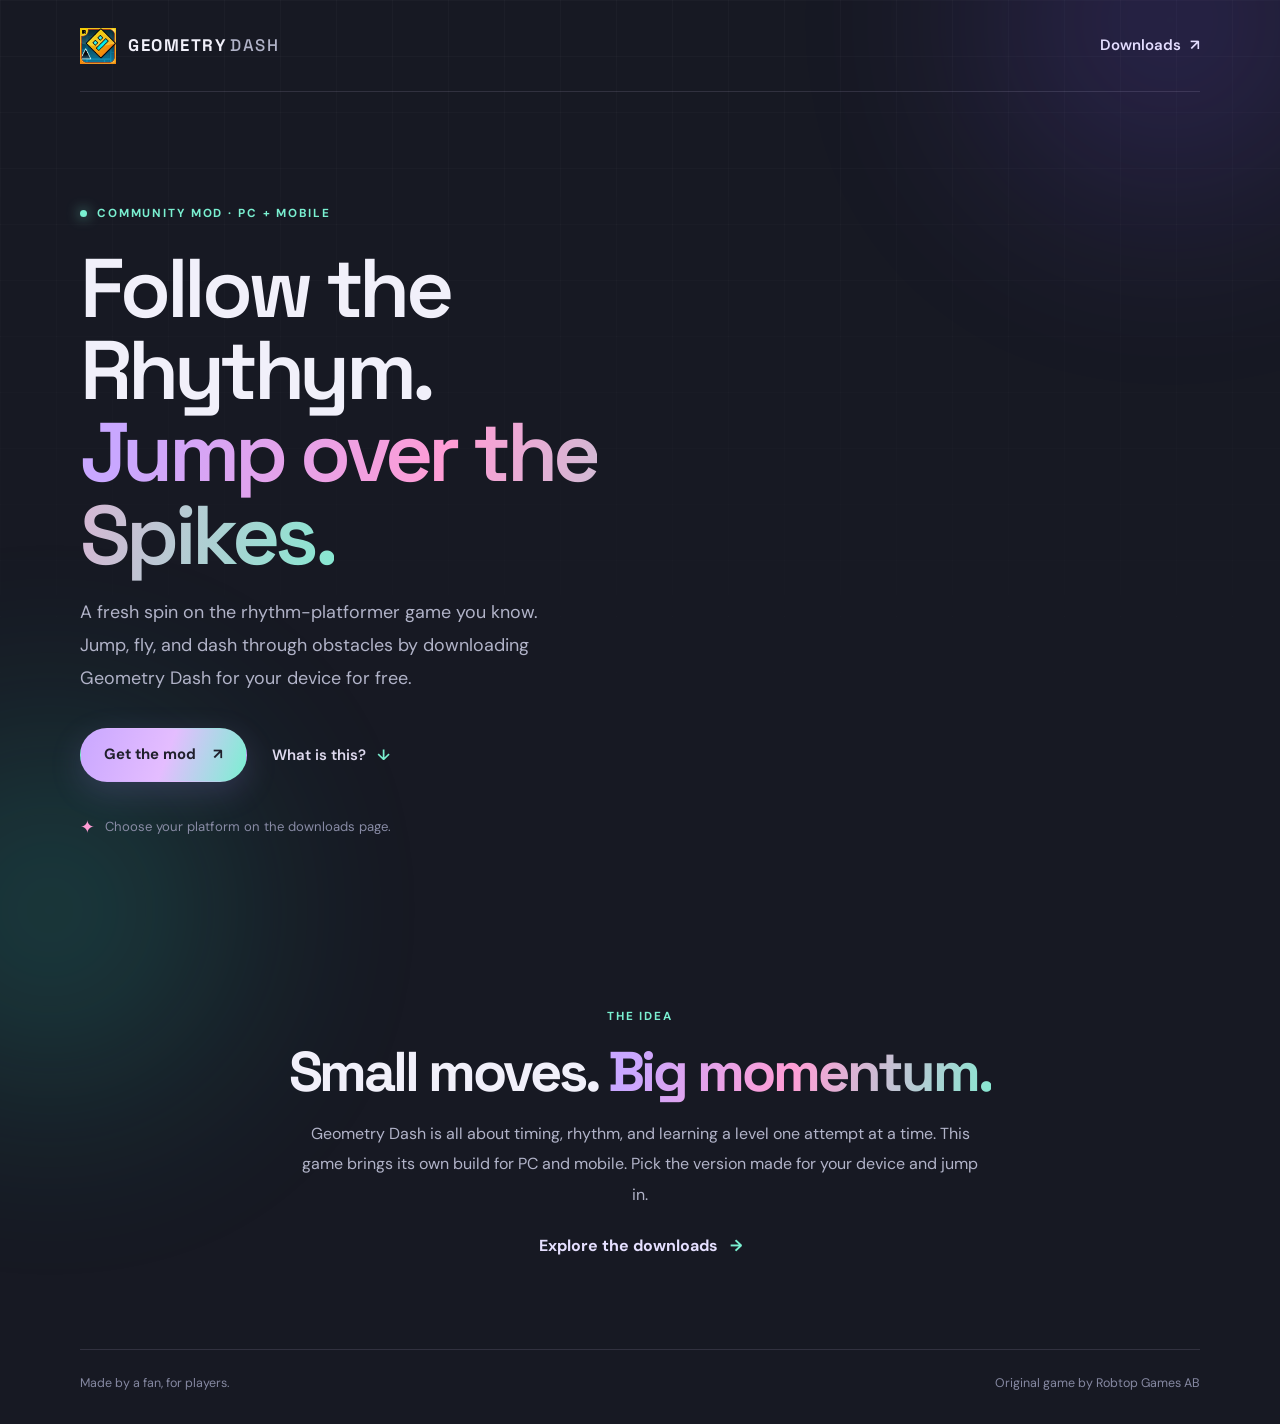
==== index.html @ 189bc585 "Update index.html" ====
<!doctype html>
<html lang="en">
<head>
  <meta charset="utf-8">
  <meta name="viewport" content="width=device-width, initial-scale=1">
  <meta name="theme-color" content="#171923">
  <meta name="description" content="A community-made Geometry Dash mod, with separate builds for PC and mobile.">
  <title>Geometry Dash — Download for free</title>
  <link rel="preconnect" href="https://fonts.googleapis.com">
  <link rel="preconnect" href="https://fonts.gstatic.com" crossorigin>
  <link href="https://fonts.googleapis.com/css2?family=DM+Sans:wght@400;500;600;700&family=Space+Grotesk:wght@400;500;600;700&display=swap" rel="stylesheet">
  <link rel="stylesheet" href="styles.css">
  <script src="script.js" defer></script>
</head>
<body>
  <a class="skip-link" href="#main">Skip to content</a>
  <div class="ambient ambient-one" aria-hidden="true"></div>
  <div class="ambient ambient-two" aria-hidden="true"></div>
  <header class="topbar shell">
    <a class="brand" href="./" aria-label="Dash Lab home">
      <img src="/images/logo.png" alt="Dash Lab" class="brand-icon">
      <span>GEOMETRY<span class="brand-muted">DASH</span></span>
    </a>
    <a class="top-link" href="downloads/">Downloads <span aria-hidden="true">↗</span></a>
  </header>

  <main id="main" class="shell hero-layout">
    <section class="hero-copy reveal">
      <div class="eyebrow"><span class="pulse-dot"></span> COMMUNITY MOD · PC + MOBILE</div>
      <h1>Follow the Rhythym.<br><span class="gradient-text">Jump over the Spikes.</span></h1>
      <p class="hero-description">A fresh spin on the rhythm-platformer game you know. Jump, fly, and dash through obstacles by downloading Geometry Dash for your device for free.</p>
      <div class="hero-actions">
        <a class="button button-primary" href="downloads/">Get the mod <span aria-hidden="true">↗</span></a>
        <a class="text-link" href="#about">What is this? <span aria-hidden="true">↓</span></a>
      </div>
      <div class="hero-note"><span class="note-icon" aria-hidden="true">✦</span><span>Choose your platform on the downloads page.</span></div>
    </section>

    <section class="about-section reveal" id="about">
      <div class="section-kicker">THE IDEA</div>
      <h2>Small moves. <span class="gradient-text">Big momentum.</span></h2>
      <p>Geometry Dash is all about timing, rhythm, and learning a level one attempt at a time. This game brings its own build for PC and mobile. Pick the version made for your device and jump in.</p>
      <a class="inline-arrow" href="downloads/">Explore the downloads <span aria-hidden="true">→</span></a>
    </section>
  </main>

  <footer class="site-footer shell">
    <span>Made by a fan, for players.</span>
    <span>Original game by Robtop Games AB</span>
  </footer>
</body>
</html>
---- styles.css ----
:root {
  color-scheme: dark;
  --bg: #171923;
  --surface: rgba(36, 39, 54, 0.76);
  --surface-strong: #252839;
  --text: #f1f0fa;
  --muted: #b1b3c8;
  --line: rgba(219, 217, 255, 0.13);
  --lilac: #c9a7ff;
  --violet: #9276ff;
  --mint: #7af0d1;
  --pink: #ff9dd5;
  --radius-xl: 34px;
  --shadow: 0 24px 80px rgba(0, 0, 0, 0.25);
}

* { box-sizing: border-box; }
html { scroll-behavior: smooth; scroll-padding-top: 2rem; }
body {
  min-width: 320px;
  margin: 0;
  overflow-x: hidden;
  background: var(--bg);
  color: var(--text);
  font-family: "DM Sans", system-ui, -apple-system, BlinkMacSystemFont, "Segoe UI", sans-serif;
  line-height: 1.6;
  -webkit-font-smoothing: antialiased;
}
body::before {
  position: fixed;
  z-index: -2;
  inset: 0;
  background-image: linear-gradient(rgba(255,255,255,.022) 1px, transparent 1px), linear-gradient(90deg, rgba(255,255,255,.022) 1px, transparent 1px);
  background-size: 56px 56px;
  mask-image: linear-gradient(to bottom, black, transparent 88%);
  content: "";
  pointer-events: none;
}
a { color: inherit; text-decoration: none; }
button, a { -webkit-tap-highlight-color: transparent; }
button:focus-visible, a:focus-visible { outline: 3px solid var(--mint); outline-offset: 4px; }
.shell { width: min(1120px, calc(100% - 48px)); margin-inline: auto; }
.skip-link { position: fixed; z-index: 30; top: 1rem; left: 1rem; padding: .7rem 1rem; transform: translateY(-160%); border-radius: 12px; background: var(--mint); color: #17221f; font-weight: 700; }
.skip-link:focus { transform: translateY(0); }
.ambient { position: fixed; z-index: -1; width: 360px; height: 360px; border-radius: 50%; filter: blur(110px); opacity: .19; pointer-events: none; animation: ambient-drift 14s ease-in-out infinite alternate; }
.ambient-one { top: -160px; right: -70px; background: #8158ff; }
.ambient-two { bottom: -190px; left: -130px; background: #2bdfbf; animation-delay: -6s; }
.topbar { display: flex; align-items: center; justify-content: space-between; min-height: 92px; border-bottom: 1px solid var(--line); }
.brand { display: inline-flex; align-items: center; gap: 12px; font-family: "Space Grotesk", sans-serif; font-weight: 700; font-size: 1.05rem; letter-spacing: .09em; }
.brand-muted { margin-left: 4px; color: var(--muted); font-weight: 500; }
.brand-mark { display: grid; width: 31px; height: 31px; place-items: center; transform: rotate(7deg); border: 1px solid rgba(201,167,255,.85); border-radius: 9px; background: linear-gradient(145deg, rgba(201,167,255,.25), rgba(122,240,209,.09)); box-shadow: 0 0 30px rgba(146,118,255,.17); }
.brand-mark span { width: 12px; height: 12px; transform: rotate(45deg); border: 2px solid var(--mint); border-radius: 2px; }
.top-link { display: inline-flex; align-items: center; gap: 9px; color: #e4ddff; font-size: .94rem; font-weight: 600; transition: color .2s ease, transform .2s ease; }
.top-link:hover, .inline-arrow:hover { color: var(--mint); transform: translateX(3px); }
.hero-layout { display: grid; grid-template-columns: 1.02fr .98fr; column-gap: clamp(24px, 5vw, 72px); align-items: center; padding-top: clamp(54px, 9vw, 112px); }
.hero-copy { position: relative; z-index: 1; padding-bottom: 26px; }
.eyebrow, .section-kicker { display: flex; align-items: center; gap: 10px; color: var(--mint); font-size: .73rem; font-weight: 700; letter-spacing: .16em; }
.pulse-dot { width: 7px; height: 7px; border-radius: 50%; background: var(--mint); box-shadow: 0 0 13px rgba(122,240,209,.85); }
h1, h2, p { margin-top: 0; }
h1, h2 { font-family: "Space Grotesk", sans-serif; letter-spacing: -.055em; }
.hero-copy h1, .download-heading h1 { margin: 24px 0 20px; font-size: clamp(3.4rem, 6.5vw, 5.9rem); line-height: .99; font-weight: 600; }
.gradient-text { color: transparent; background: linear-gradient(105deg, var(--lilac) 7%, var(--pink) 48%, var(--mint) 105%); background-clip: text; -webkit-background-clip: text; }
.hero-description { max-width: 510px; color: var(--muted); font-size: clamp(1rem, 1.5vw, 1.12rem); line-height: 1.85; }
.hero-actions { display: flex; flex-wrap: wrap; align-items: center; gap: 25px; margin-top: 32px; }
.button { position: relative; display: inline-flex; min-height: 54px; align-items: center; justify-content: center; gap: 17px; padding: 0 23px; overflow: hidden; border: 1px solid transparent; border-radius: 999px; font-size: .93rem; font-weight: 700; transition: transform .22s ease, box-shadow .22s ease, border-color .22s ease, background .22s ease; }
.button::after { position: absolute; inset: 0; transform: translateX(-130%) skewX(-22deg); background: linear-gradient(90deg, transparent, rgba(255,255,255,.22), transparent); content: ""; transition: transform .6s ease; }
.button:hover { transform: translateY(-3px); }
.button:hover::after { transform: translateX(130%) skewX(-22deg); }
.button-primary { color: #20202c; background: linear-gradient(110deg, var(--lilac), #e4bdff 52%, var(--mint)); box-shadow: 0 10px 32px rgba(170,147,255,.18); }
.button-primary:hover { box-shadow: 0 15px 40px rgba(170,147,255,.28); }
.button-secondary { color: #f6efff; border-color: rgba(201,167,255,.35); background: linear-gradient(135deg, rgba(149,116,255,.17), rgba(255,157,213,.08)); }
.button-secondary:hover { border-color: rgba(201,167,255,.7); }
.text-link { color: #ded9ee; font-size: .94rem; font-weight: 600; transition: color .2s ease; }
.text-link span { margin-left: 7px; color: var(--mint); }
.text-link:hover { color: var(--mint); }
.hero-note { display: flex; align-items: center; gap: 10px; margin-top: 31px; color: #888ba5; font-size: .82rem; }
.note-icon { color: var(--pink); font-size: 1.1rem; }
.visual-stage { --tilt-x: 0deg; --tilt-y: 0deg; position: relative; min-height: 460px; overflow: hidden; isolation: isolate; border: 1px solid rgba(210,201,255,.17); border-radius: 40px; background: radial-gradient(ellipse at 53% 45%, rgba(119,94,198,.28), transparent 43%), linear-gradient(145deg, rgba(42,45,66,.65), rgba(26,28,41,.6)); box-shadow: var(--shadow); perspective: 850px; }
.visual-stage::after { position: absolute; z-index: -1; inset: 0; background: linear-gradient(135deg, rgba(255,255,255,.045), transparent 45%, rgba(122,240,209,.025)); content: ""; }
.stage-grid { position: absolute; inset: 0; opacity: .28; background-image: linear-gradient(rgba(201,167,255,.12) 1px, transparent 1px), linear-gradient(90deg, rgba(201,167,255,.12) 1px, transparent 1px); background-size: 32px 32px; mask-image: radial-gradient(ellipse, black 12%, transparent 73%); }
.stage-orbit { position: absolute; top: 48%; left: 50%; width: 330px; height: 330px; border: 1px solid rgba(201,167,255,.2); border-radius: 50%; transform: translate(-50%,-50%) rotate(-22deg) scaleY(.55); }
.orbit-b { width: 420px; height: 420px; transform: translate(-50%,-50%) rotate(52deg) scaleY(.48); border-color: rgba(122,240,209,.17); }
.float-shape { position: absolute; z-index: 2; }
.shape-diamond { top: 18%; right: 20%; width: 27px; height: 27px; transform: rotate(45deg); border: 2px solid var(--mint); border-radius: 5px; box-shadow: 0 0 25px rgba(122,240,209,.3); animation: bob 5s ease-in-out infinite; }
.shape-ring { bottom: 20%; left: 18%; width: 42px; height: 42px; border: 2px solid var(--pink); border-radius: 50%; box-shadow: 0 0 26px rgba(255,157,213,.2); animation: bob 6s ease-in-out infinite reverse; }
.shape-cross { top: 27%; left: 18%; color: var(--lilac); font-size: 2rem; font-weight: 400; animation: spin-slow 15s linear infinite; }
.platform { position: absolute; bottom: 19%; left: 50%; height: 10px; transform: translateX(-50%) skewX(-25deg); border-radius: 5px; }
.platform-back { bottom: 25%; width: 220px; opacity: .35; background: var(--lilac); filter: blur(16px); }
.platform-front { width: 200px; background: linear-gradient(90deg, transparent, var(--lilac), var(--mint), transparent); box-shadow: 0 0 24px rgba(122,240,209,.5); }
.stage-caption { position: absolute; right: 25px; bottom: 24px; left: 25px; display: flex; align-items: center; gap: 11px; color: #a8abc3; font-size: .66rem; font-weight: 700; letter-spacing: .14em; }
.caption-bars { display: inline-flex; align-items: end; height: 15px; gap: 3px; }.caption-bars i { display: block; width: 3px; height: 8px; border-radius: 5px; background: var(--mint); animation: equalize .9s ease-in-out infinite alternate; }.caption-bars i:nth-child(2) { height: 14px; animation-delay: -.4s; }.caption-bars i:nth-child(3) { height: 10px; animation-delay: -.7s; }
.caption-status { margin-left: auto; color: var(--mint); font-size: .6rem; letter-spacing: .08em; }
.about-section { grid-column: 1 / -1; max-width: 760px; margin: clamp(74px, 11vw, 140px) auto 0; text-align: center; }
.section-kicker { justify-content: center; }
.about-section h2 { margin: 15px 0 14px; font-size: clamp(2.2rem, 4.8vw, 3.5rem); line-height: 1.15; }
.about-section p { max-width: 690px; margin: 0 auto; color: var(--muted); line-height: 1.9; }
.inline-arrow { display: inline-flex; gap: 12px; margin-top: 23px; color: #e5dfff; font-weight: 700; transition: color .2s ease, transform .2s ease; }
.inline-arrow span { color: var(--mint); }
.site-footer { display: flex; justify-content: space-between; gap: 24px; margin-top: 90px; padding: 24px 0 30px; border-top: 1px solid var(--line); color: #8588a1; font-size: .78rem; }
.site-footer a { color: #c8b8f7; }
/* Downloads page */
.download-main { padding-top: clamp(35px, 5vw, 58px); }
.back-link { display: inline-flex; align-items: center; gap: 10px; color: #a9acc2; font-size: .87rem; transition: color .2s ease; }
.back-link span { color: var(--mint); }.back-link:hover { color: var(--text); }
.download-heading { max-width: 700px; margin: 42px auto 50px; text-align: center; }
.download-heading .eyebrow { justify-content: center; }
.download-heading h1 { margin: 18px 0 13px; font-size: clamp(3.1rem, 6vw, 5.2rem); }
.download-heading p { margin: 0 auto; max-width: 580px; color: var(--muted); }
.download-heading code { padding: 2px 7px; border: 1px solid var(--line); border-radius: 6px; background: rgba(255,255,255,.045); color: #e4d7ff; font-size: .9em; }
.download-grid { display: grid; grid-template-columns: repeat(2, minmax(0, 1fr)); gap: 22px; max-width: 900px; margin: 0 auto; }
.download-card { position: relative; display: flex; min-width: 0; flex-direction: column; padding: clamp(23px, 4vw, 36px); overflow: hidden; border: 1px solid var(--line); border-radius: var(--radius-xl); background: linear-gradient(145deg, rgba(42,45,64,.9), rgba(30,32,46,.91)); box-shadow: 0 18px 60px rgba(0,0,0,.16); transition: transform .3s ease, border-color .3s ease, box-shadow .3s ease; }
.download-card::before { position: absolute; top: -90px; right: -90px; width: 220px; height: 220px; border-radius: 50%; background: rgba(160,130,255,.13); filter: blur(10px); content: ""; pointer-events: none; }
.mobile-card::before { background: rgba(122,240,209,.1); }
.download-card:hover { transform: translateY(-6px); border-color: rgba(201,167,255,.34); box-shadow: 0 25px 80px rgba(0,0,0,.23); }
.card-topline { position: relative; z-index: 1; display: flex; align-items: center; justify-content: space-between; }
.platform-chip { padding: 5px 9px; border: 1px solid rgba(201,167,255,.22); border-radius: 99px; color: #d2c6f5; font-size: .63rem; font-weight: 700; letter-spacing: .12em; }
.mobile-card .platform-chip { border-color: rgba(122,240,209,.22); color: #a8f2dc; }
.card-glyph { color: #d3b8ff; font-size: 1.4rem; }.mobile-card .card-glyph { color: var(--mint); }
.device-art { position: relative; display: grid; min-height: 184px; place-items: center; }
.monitor { position: relative; width: 173px; height: 111px; margin-top: 12px; filter: drop-shadow(0 16px 25px rgba(136,103,255,.2)); }
.monitor-screen { position: absolute; inset: 0 0 14px; overflow: hidden; border: 3px solid #aea0ee; border-radius: 12px; background: linear-gradient(135deg, #3e326e, #21253e 70%); }
.monitor-screen::before { position: absolute; inset: 0; background-image: linear-gradient(rgba(201,167,255,.14) 1px, transparent 1px), linear-gradient(90deg, rgba(201,167,255,.14) 1px, transparent 1px); background-size: 18px 18px; content: ""; }
.screen-cube { position: absolute; z-index: 1; top: 26px; left: 65px; width: 30px; height: 30px; transform: rotate(13deg); border: 2px solid #d8c6ff; border-radius: 5px; background: linear-gradient(135deg, #b69aff, #7161ce); box-shadow: 0 0 22px rgba(182,154,255,.55); animation: cube-hover 4s ease-in-out infinite; }
.screen-slope { position: absolute; right: 18px; bottom: 13px; width: 28px; height: 28px; transform: rotate(45deg); border-top: 2px solid var(--mint); border-left: 2px solid var(--mint); }
.monitor-neck { position: absolute; bottom: 0; left: 73px; width: 27px; height: 14px; background: #8276b9; }
.monitor-foot { position: absolute; bottom: -5px; left: 53px; width: 66px; height: 6px; border-radius: 5px; background: #b5a6ea; }
.phone { position: relative; width: 88px; height: 156px; transform: rotate(7deg); border: 3px solid #a1e6d4; border-radius: 20px; background: #182b35; box-shadow: 0 13px 34px rgba(67,205,174,.17); animation: phone-float 5s ease-in-out infinite; }
.phone-screen { position: absolute; inset: 5px; overflow: hidden; border-radius: 14px; background: radial-gradient(ellipse at 55% 45%, rgba(122,240,209,.3), transparent 60%), linear-gradient(160deg, #234f58, #192533); }
.phone-screen::before { position: absolute; inset: 0; background-image: linear-gradient(rgba(122,240,209,.13) 1px, transparent 1px), linear-gradient(90deg, rgba(122,240,209,.13) 1px, transparent 1px); background-size: 15px 15px; content: ""; }
.phone-notch { position: absolute; z-index: 2; top: 5px; left: 26px; width: 31px; height: 7px; border-radius: 99px; background: #a1e6d4; }
.phone-cube { position: absolute; top: 56px; left: 25px; width: 29px; height: 29px; transform: rotate(45deg); border: 2px solid #bcffed; border-radius: 4px; background: linear-gradient(135deg, #61cdb2, #287f80); box-shadow: 0 0 22px rgba(122,240,209,.5); }
.phone-star { position: absolute; right: 9px; bottom: 20px; color: var(--pink); font-size: .8rem; }
.phone-home { position: absolute; bottom: 5px; left: 34px; width: 15px; height: 3px; border-radius: 5px; background: #a1e6d4; }
.download-card h2 { position: relative; margin: 1px 0 8px; font-size: 1.75rem; }
.download-card > p:not(.file-hint) { position: relative; min-height: 74px; margin-bottom: 23px; color: var(--muted); font-size: .9rem; line-height: 1.8; }
.download-card .button { position: relative; width: 100%; justify-content: space-between; padding-inline: 18px; font-size: .86rem; }
.file-hint { margin: 13px 0 0; color: #8589a4; font-size: .72rem; line-height: 1.6; }
.download-disclaimer { display: flex; align-items: flex-start; gap: 12px; max-width: 900px; margin: 28px auto 0; padding: 17px 20px; border: 1px solid rgba(201,167,255,.13); border-radius: 18px; background: rgba(255,255,255,.025); color: #999cb4; font-size: .79rem; }
.download-disclaimer > span { color: var(--lilac); font-size: 1.1rem; }.download-disclaimer p { margin: 0; }
.download-main + .site-footer { margin-top: 60px; }
.toast { position: fixed; z-index: 20; right: 24px; bottom: 24px; max-width: min(410px, calc(100% - 48px)); padding: 14px 18px; transform: translateY(20px); border: 1px solid rgba(201,167,255,.27); border-radius: 16px; background: #29283b; color: #f3edff; box-shadow: 0 18px 50px rgba(0,0,0,.35); opacity: 0; pointer-events: none; transition: opacity .22s ease, transform .22s ease; }
.toast.is-shown { transform: translateY(0); opacity: 1; }
.reveal { transform: translateY(18px); opacity: 0; transition: transform .75s cubic-bezier(.2,.75,.25,1), opacity .75s ease; }
.reveal.is-visible { transform: translateY(0); opacity: 1; }
.download-grid .reveal:nth-child(2) { transition-delay: .12s; }
@keyframes cube-hover { 0%,100% { margin-top: 0; } 50% { margin-top: -11px; } }
@keyframes phone-float { 0%,100% { transform: translateY(0) rotate(7deg); } 50% { transform: translateY(-8px) rotate(4deg); } }
@keyframes bob { 0%,100% { translate: 0 0; } 50% { translate: 0 -13px; } }
@keyframes spin-slow { from { rotate: 0deg; } to { rotate: 360deg; } }
@keyframes equalize { from { transform: scaleY(.55); } to { transform: scaleY(1); } }
@keyframes ambient-drift { from { transform: translate3d(0,0,0) scale(.9); } to { transform: translate3d(30px,30px,0) scale(1.15); } }
@media (max-width: 850px) {
  .hero-layout { grid-template-columns: 1fr; gap: 34px; padding-top: 64px; }
  .hero-copy { max-width: 680px; }
  .visual-stage { width: min(100%, 600px); min-height: 410px; margin-inline: auto; }
  .about-section { margin-top: 85px; }
}
@media (max-width: 620px) {
  .shell { width: min(100% - 32px, 520px); }
  .topbar { min-height: 76px; }
  .hero-layout { padding-top: 48px; }
  .hero-copy h1, .download-heading h1 { font-size: clamp(3rem, 13vw, 4.2rem); }
  .hero-actions { gap: 18px; }
  .visual-stage { min-height: 350px; border-radius: 28px; }

  .stage-orbit { width: 270px; height: 270px; }.orbit-b { width: 340px; height: 340px; }
  .platform-front { width: 165px; }
  .download-heading { margin: 33px auto 35px; }
  .download-grid { grid-template-columns: 1fr; max-width: 430px; }
  .download-card > p:not(.file-hint) { min-height: unset; }
  .device-art { min-height: 165px; }
  .site-footer { flex-direction: column; gap: 8px; margin-top: 64px; }
  .download-main + .site-footer { margin-top: 42px; }
}
@media (prefers-reduced-motion: reduce) {
  *, *::before, *::after { scroll-behavior: auto !important; animation-duration: .01ms !important; animation-iteration-count: 1 !important; transition-duration: .01ms !important; }
  .reveal { transform: none; opacity: 1; }
}
img.brand-icon {
  display: block;
  width: 36px;
  height: 36px;
  object-fit: contain;
  opacity: 1;
  visibility: visible;
  flex-shrink: 0;
}
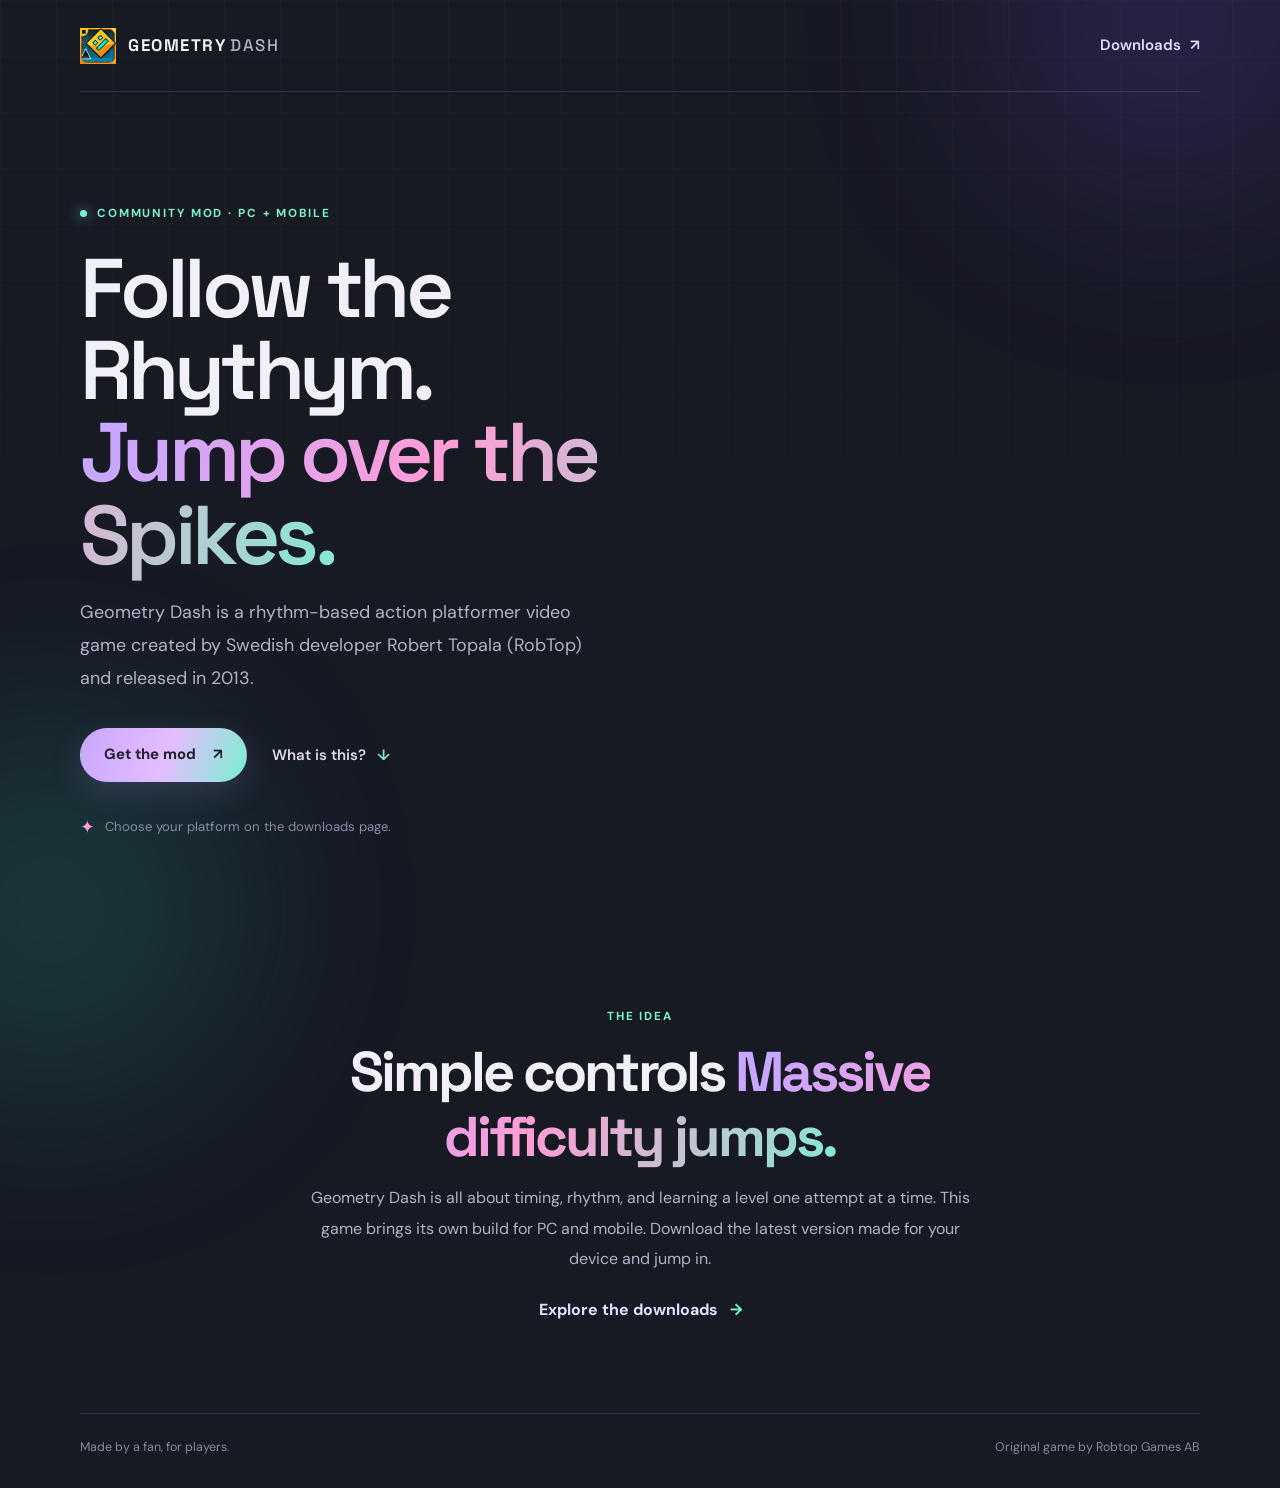
==== commit 6797c8fc: "Update index.html" ====
--- a/index.html
+++ b/index.html
@@ -28,7 +28,7 @@
     <section class="hero-copy reveal">
       <div class="eyebrow"><span class="pulse-dot"></span> COMMUNITY MOD · PC + MOBILE</div>
       <h1>Follow the Rhythym.<br><span class="gradient-text">Jump over the Spikes.</span></h1>
-      <p class="hero-description">A fresh spin on the rhythm-platformer game you know. Jump, fly, and dash through obstacles by downloading Geometry Dash for your device for free.</p>
+      <p class="hero-description">Geometry Dash is a rhythm-based action platformer video game created by Swedish developer Robert Topala (RobTop) and released in 2013.</p>
       <div class="hero-actions">
         <a class="button button-primary" href="downloads/">Get the mod <span aria-hidden="true">↗</span></a>
         <a class="text-link" href="#about">What is this? <span aria-hidden="true">↓</span></a>
@@ -38,8 +38,8 @@
 
     <section class="about-section reveal" id="about">
       <div class="section-kicker">THE IDEA</div>
-      <h2>Small moves. <span class="gradient-text">Big momentum.</span></h2>
-      <p>Geometry Dash is all about timing, rhythm, and learning a level one attempt at a time. This game brings its own build for PC and mobile. Pick the version made for your device and jump in.</p>
+      <h2>Simple controls <span class="gradient-text">Massive difficulty jumps.</span></h2>
+      <p>Geometry Dash is all about timing, rhythm, and learning a level one attempt at a time. This game brings its own build for PC and mobile. Download the latest version made for your device and jump in.</p>
       <a class="inline-arrow" href="downloads/">Explore the downloads <span aria-hidden="true">→</span></a>
     </section>
   </main>
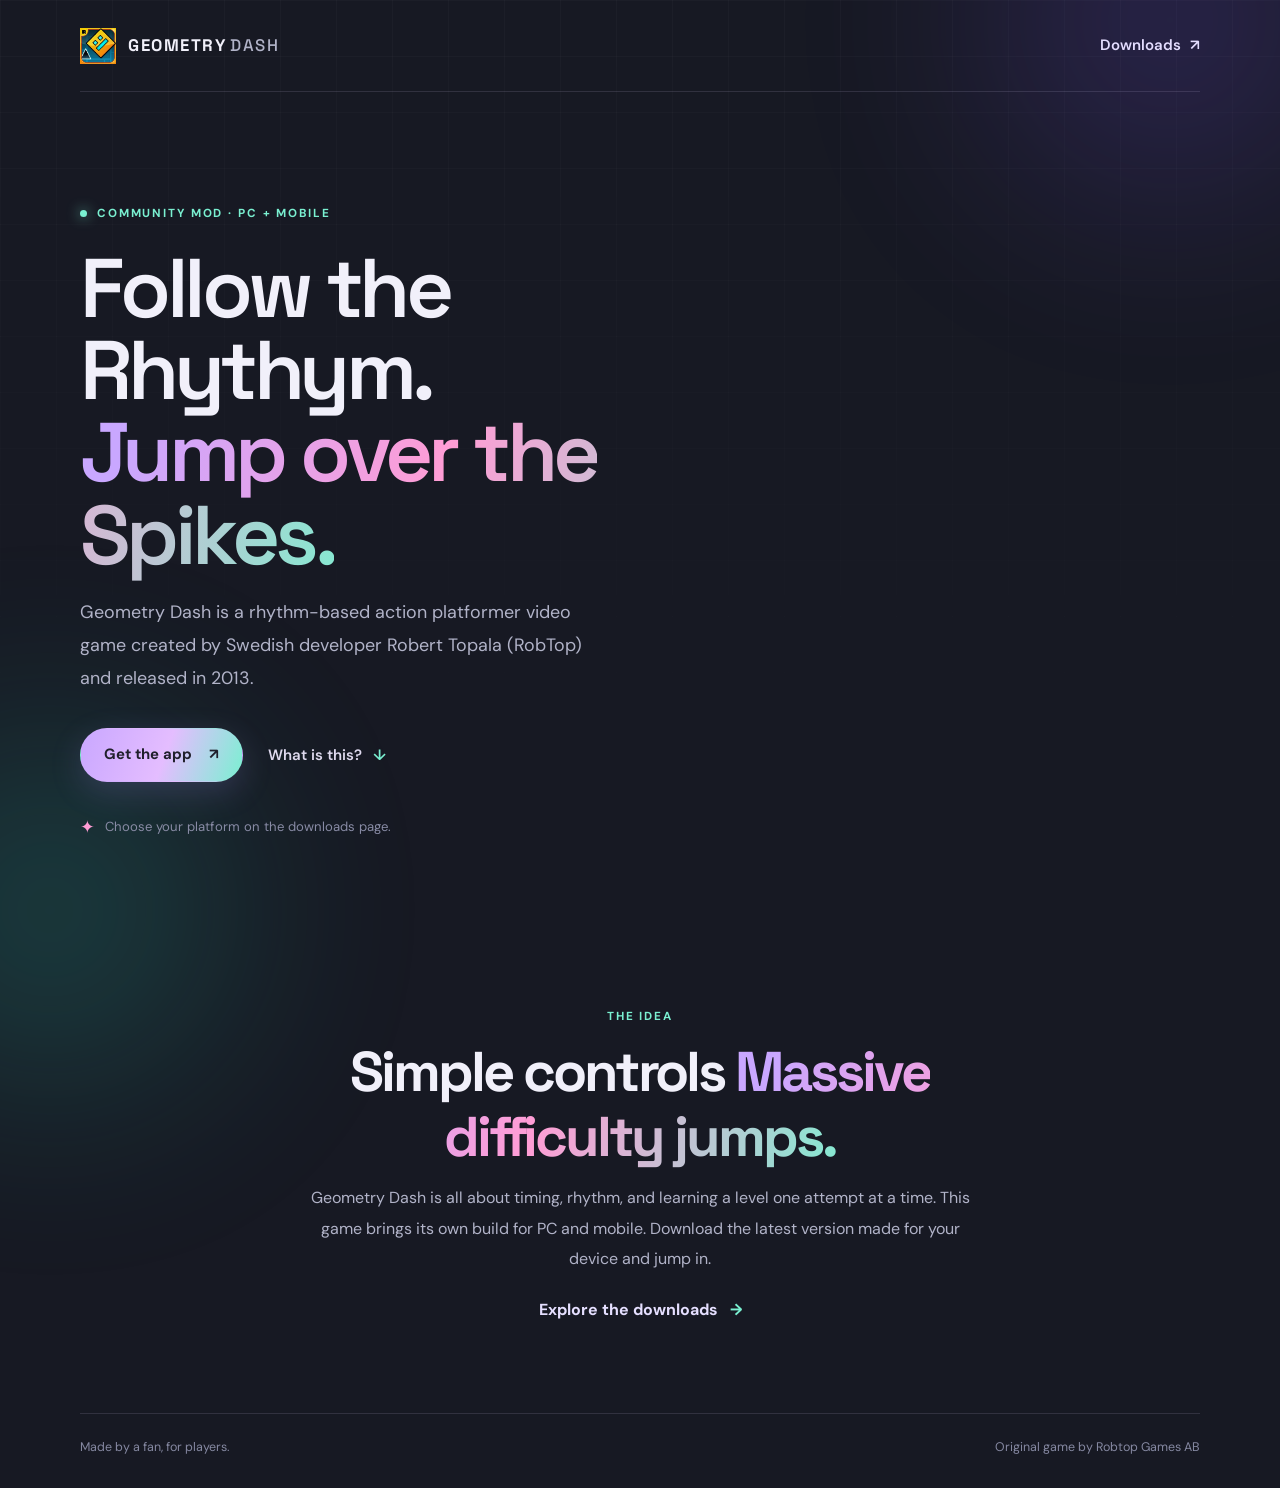
==== commit 78b9ee99: "Update index.html" ====
--- a/index.html
+++ b/index.html
@@ -30,7 +30,7 @@
       <h1>Follow the Rhythym.<br><span class="gradient-text">Jump over the Spikes.</span></h1>
       <p class="hero-description">Geometry Dash is a rhythm-based action platformer video game created by Swedish developer Robert Topala (RobTop) and released in 2013.</p>
       <div class="hero-actions">
-        <a class="button button-primary" href="downloads/">Get the mod <span aria-hidden="true">↗</span></a>
+        <a class="button button-primary" href="downloads/">Get the app <span aria-hidden="true">↗</span></a>
         <a class="text-link" href="#about">What is this? <span aria-hidden="true">↓</span></a>
       </div>
       <div class="hero-note"><span class="note-icon" aria-hidden="true">✦</span><span>Choose your platform on the downloads page.</span></div>
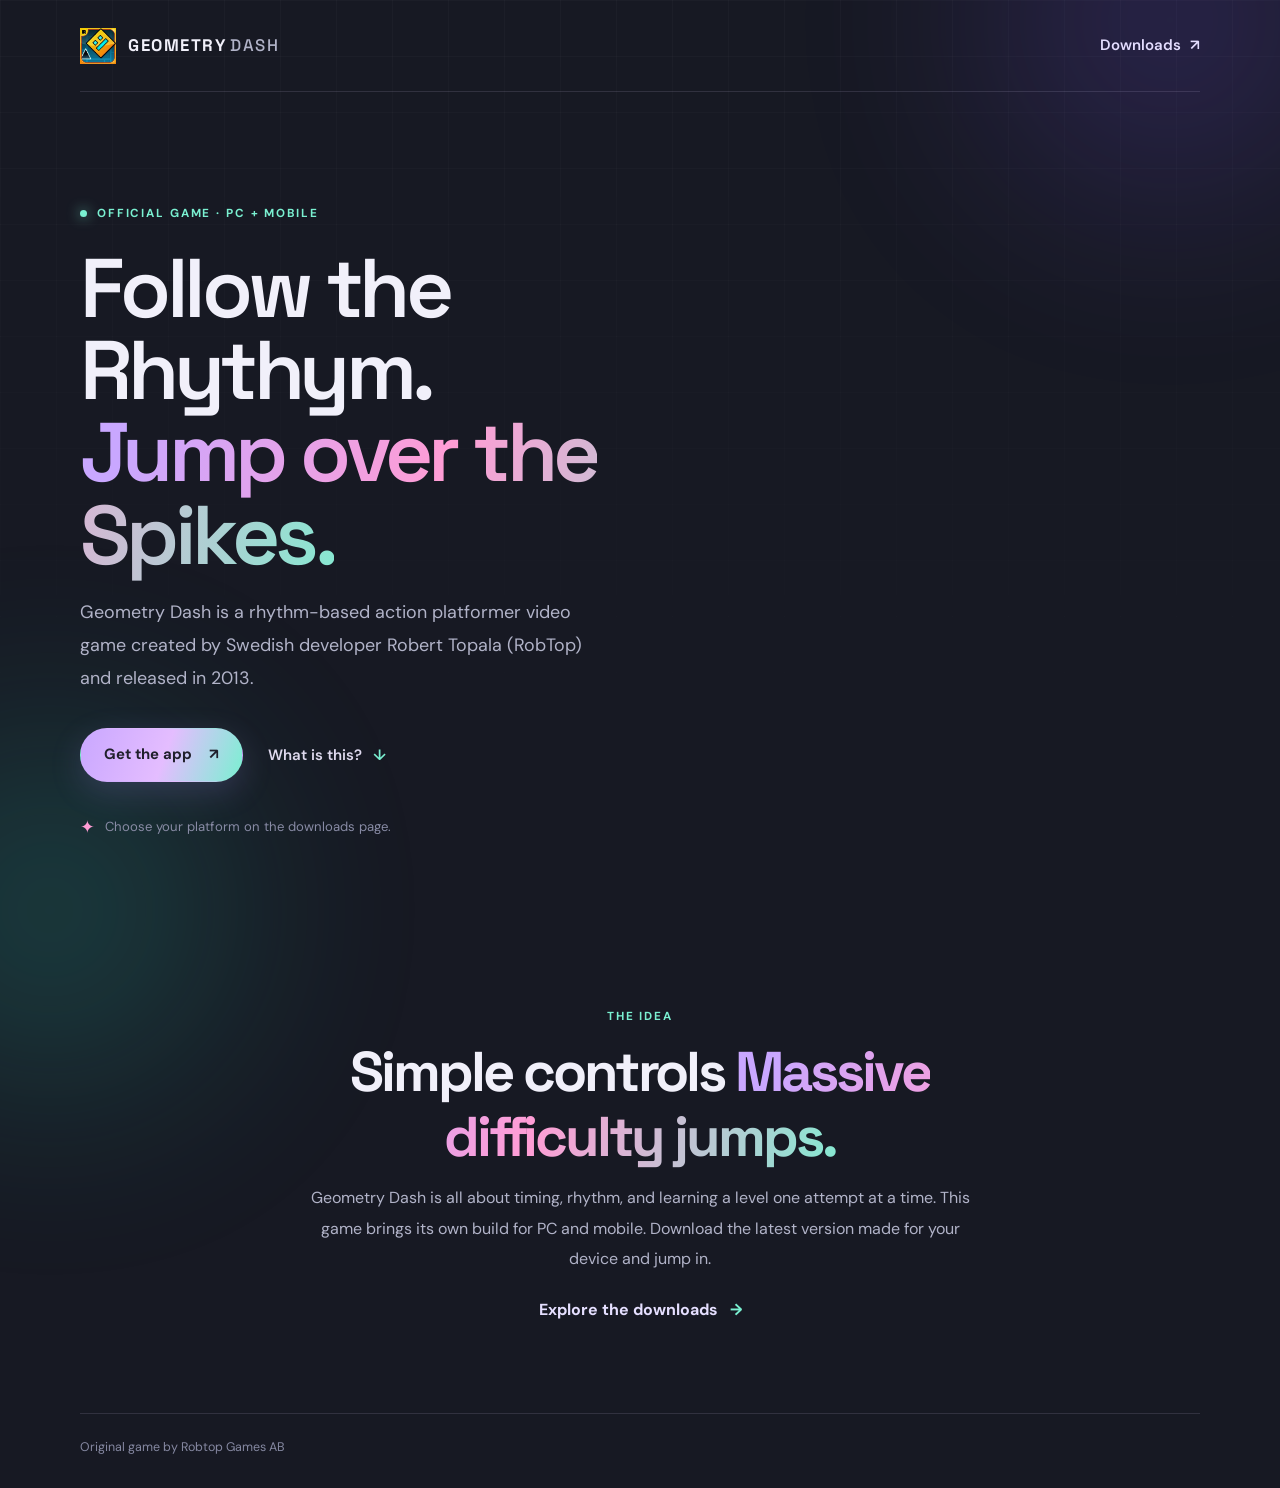
==== commit c3ee7101: "Update index.html" ====
--- a/index.html
+++ b/index.html
@@ -26,7 +26,7 @@
 
   <main id="main" class="shell hero-layout">
     <section class="hero-copy reveal">
-      <div class="eyebrow"><span class="pulse-dot"></span> COMMUNITY MOD · PC + MOBILE</div>
+      <div class="eyebrow"><span class="pulse-dot"></span> OFFICIAL GAME · PC + MOBILE</div>
       <h1>Follow the Rhythym.<br><span class="gradient-text">Jump over the Spikes.</span></h1>
       <p class="hero-description">Geometry Dash is a rhythm-based action platformer video game created by Swedish developer Robert Topala (RobTop) and released in 2013.</p>
       <div class="hero-actions">
@@ -45,7 +45,6 @@
   </main>
 
   <footer class="site-footer shell">
-    <span>Made by a fan, for players.</span>
     <span>Original game by Robtop Games AB</span>
   </footer>
 </body>
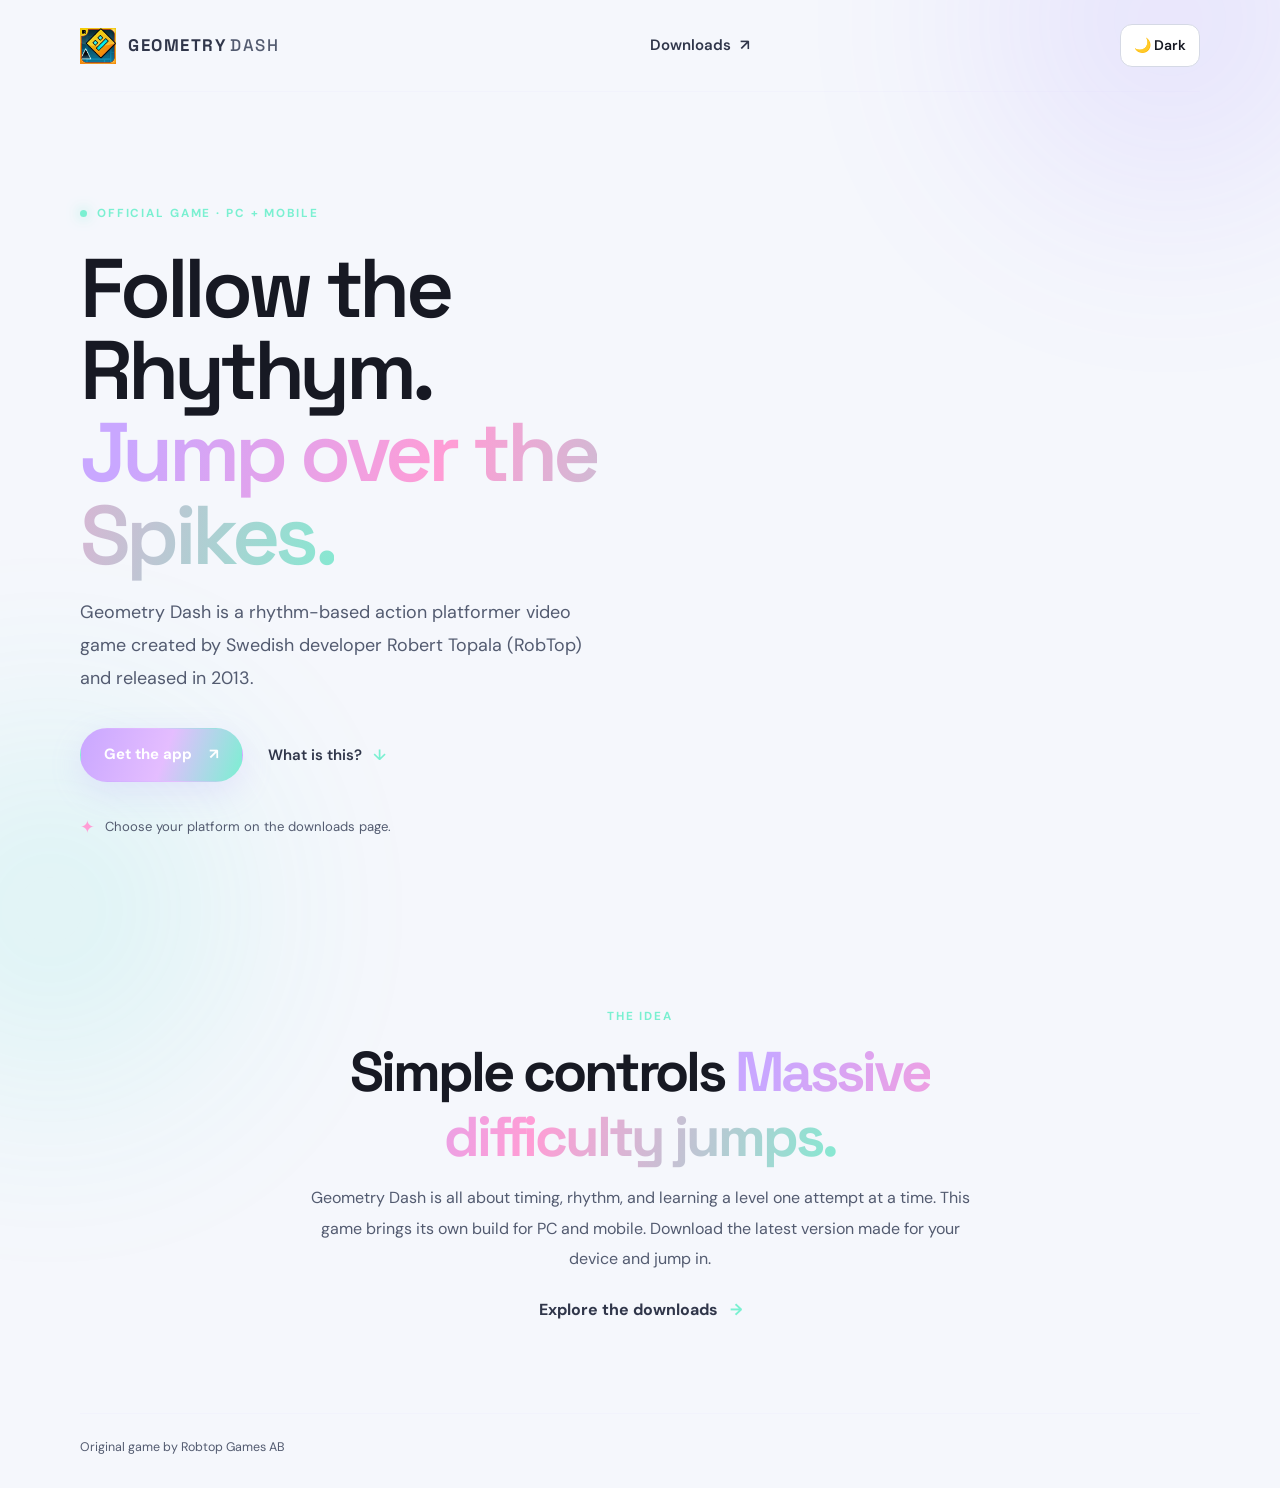
==== commit 6bcec0a5: "Update index.html" ====
--- a/index.html
+++ b/index.html
@@ -10,18 +10,105 @@
   <link rel="preconnect" href="https://fonts.gstatic.com" crossorigin>
   <link href="https://fonts.googleapis.com/css2?family=DM+Sans:wght@400;500;600;700&family=Space+Grotesk:wght@400;500;600;700&display=swap" rel="stylesheet">
   <link rel="stylesheet" href="styles.css">
+
+  <script>
+    (function () {
+      const savedTheme = localStorage.getItem("dash-lab-theme");
+      const systemDark = window.matchMedia("(prefers-color-scheme: dark)").matches;
+      document.documentElement.dataset.theme =
+        savedTheme || (systemDark ? "dark" : "light");
+    })();
+  </script>
+
+  <style>
+    .theme-toggle {
+      flex-shrink: 0;
+      padding: 9px 13px;
+      border: 1px solid #454957;
+      border-radius: 12px;
+      background: #252936;
+      color: #f5f6fa;
+      font: inherit;
+      font-size: 14px;
+      font-weight: 600;
+      cursor: pointer;
+      transition: background 0.2s, color 0.2s, border-color 0.2s;
+    }
+
+    .theme-toggle:hover {
+      border-color: #8b92a5;
+    }
+
+    .topbar {
+      gap: 12px;
+    }
+
+    html[data-theme="light"] body {
+      background-color: #f5f7fc;
+      color: #171923;
+    }
+
+    html[data-theme="light"] .ambient {
+      opacity: 0.12;
+    }
+
+    html[data-theme="light"] .topbar,
+    html[data-theme="light"] .hero-copy,
+    html[data-theme="light"] .about-section,
+    html[data-theme="light"] .site-footer {
+      color: #171923;
+    }
+
+    html[data-theme="light"] .brand,
+    html[data-theme="light"] .top-link,
+    html[data-theme="light"] .text-link,
+    html[data-theme="light"] .inline-arrow,
+    html[data-theme="light"] .site-footer a {
+      color: #30364a;
+    }
+
+    html[data-theme="light"] .brand-muted,
+    html[data-theme="light"] .hero-description,
+    html[data-theme="light"] .about-section p,
+    html[data-theme="light"] .hero-note,
+    html[data-theme="light"] .site-footer {
+      color: #535b70;
+    }
+
+    html[data-theme="light"] .theme-toggle {
+      background: #ffffff;
+      color: #171923;
+      border-color: #d5d9e5;
+    }
+
+    html[data-theme="light"] .skip-link {
+      background: #ffffff;
+      color: #171923;
+    }
+
+    html[data-theme="light"] .button-primary {
+      color: #ffffff;
+    }
+  </style>
+
   <script src="script.js" defer></script>
 </head>
 <body>
   <a class="skip-link" href="#main">Skip to content</a>
   <div class="ambient ambient-one" aria-hidden="true"></div>
   <div class="ambient ambient-two" aria-hidden="true"></div>
+
   <header class="topbar shell">
     <a class="brand" href="./" aria-label="Dash Lab home">
       <img src="/images/logo.png" alt="Dash Lab" class="brand-icon">
       <span>GEOMETRY<span class="brand-muted">DASH</span></span>
     </a>
+
     <a class="top-link" href="downloads/">Downloads <span aria-hidden="true">↗</span></a>
+
+    <button class="theme-toggle" type="button" aria-label="Switch to light mode" aria-pressed="false">
+      ☀️ Light
+    </button>
   </header>
 
   <main id="main" class="shell hero-layout">
@@ -47,5 +134,33 @@
   <footer class="site-footer shell">
     <span>Original game by Robtop Games AB</span>
   </footer>
+
+  <script>
+    (function () {
+      const button = document.querySelector(".theme-toggle");
+      const root = document.documentElement;
+
+      function updateButton() {
+        const isDark = root.dataset.theme === "dark";
+        button.textContent = isDark ? "☀️ Light" : "🌙 Dark";
+        button.setAttribute(
+          "aria-label",
+          isDark ? "Switch to light mode" : "Switch to dark mode"
+        );
+        button.setAttribute("aria-pressed", String(isDark));
+      }
+
+      button.addEventListener("click", function () {
+        const nextTheme =
+          root.dataset.theme === "dark" ? "light" : "dark";
+
+        root.dataset.theme = nextTheme;
+        localStorage.setItem("dash-lab-theme", nextTheme);
+        updateButton();
+      });
+
+      updateButton();
+    })();
+  </script>
 </body>
 </html>
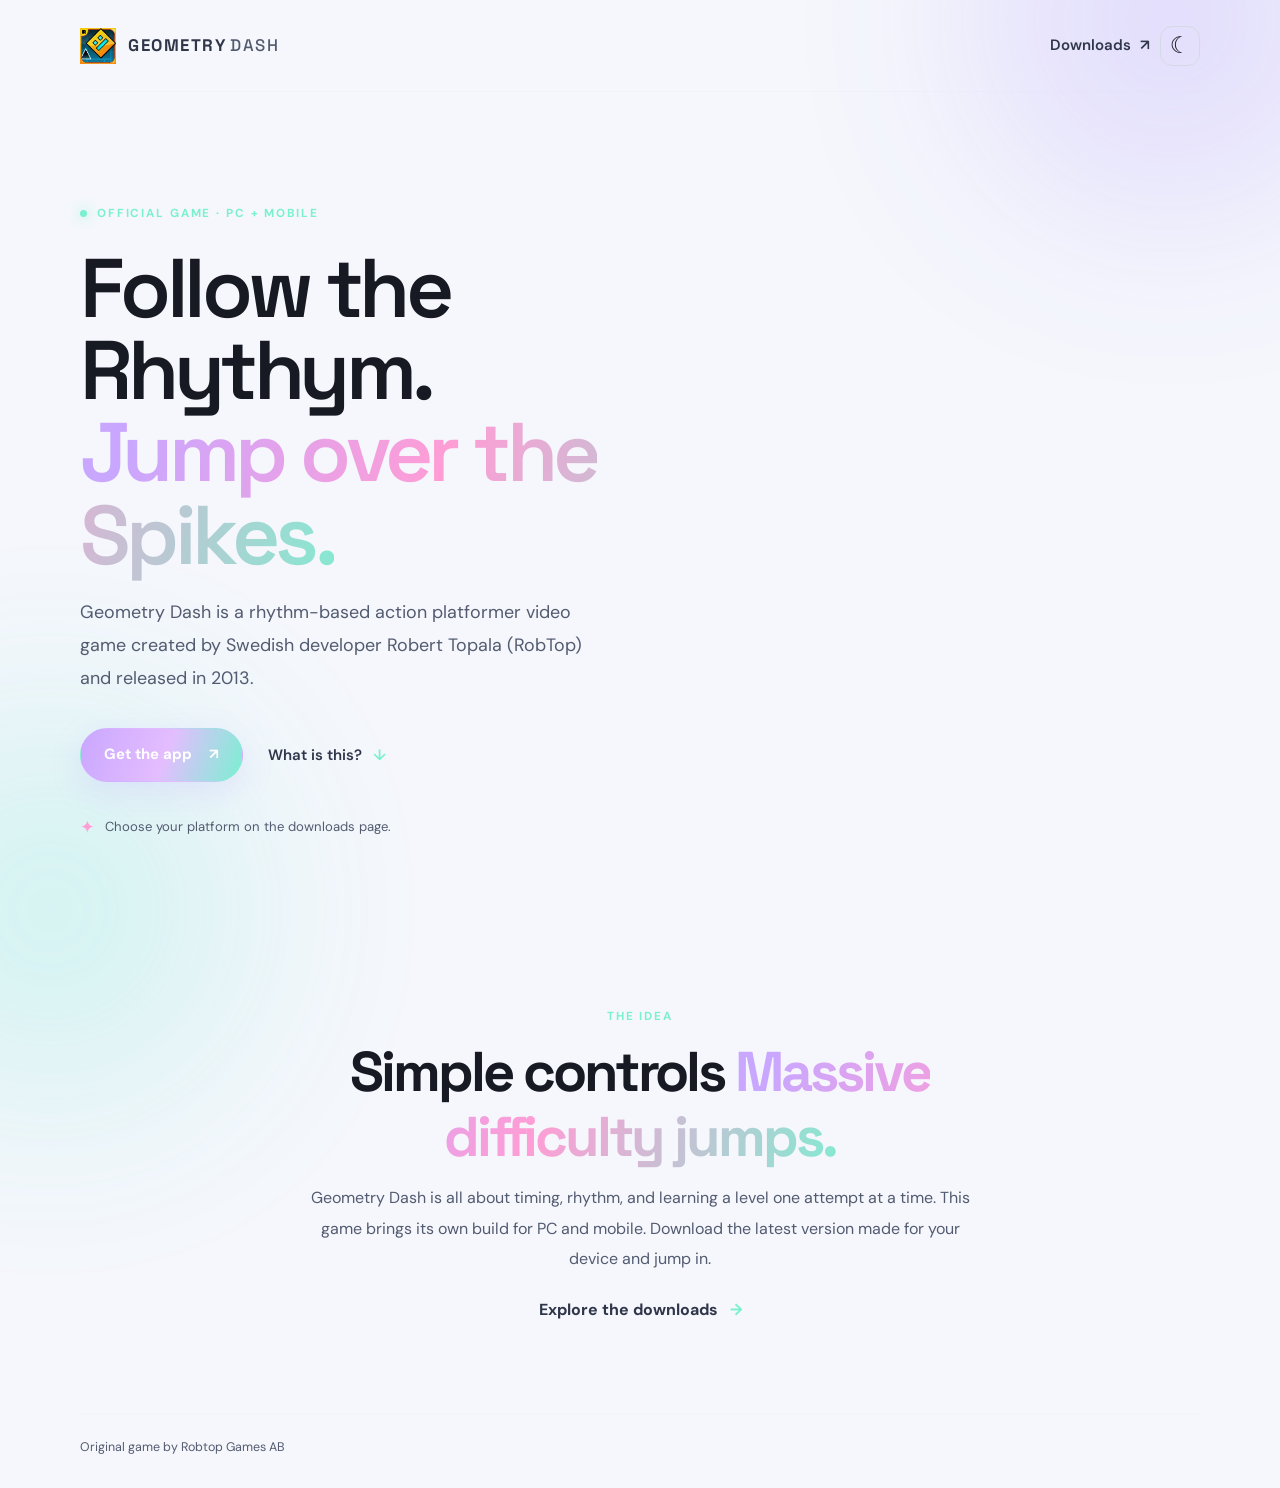
==== commit 93c9e8ea: "Update index.html" ====
--- a/index.html
+++ b/index.html
@@ -12,35 +12,74 @@
   <link rel="stylesheet" href="styles.css">
 
   <script>
-    (function () {
-      const savedTheme = localStorage.getItem("dash-lab-theme");
-      const systemDark = window.matchMedia("(prefers-color-scheme: dark)").matches;
-      document.documentElement.dataset.theme =
-        savedTheme || (systemDark ? "dark" : "light");
+    (() => {
+      try {
+        const saved = localStorage.getItem("dash-lab-theme");
+        document.documentElement.dataset.theme =
+          saved === "light" || saved === "dark"
+            ? saved
+            : (matchMedia("(prefers-color-scheme: dark)").matches ? "dark" : "light");
+      } catch {
+        document.documentElement.dataset.theme =
+          matchMedia("(prefers-color-scheme: dark)").matches ? "dark" : "light";
+      }
     })();
   </script>
 
   <style>
-    .theme-toggle {
+    .topbar {
+      display: flex;
+      align-items: center;
+      gap: 10px;
+    }
+
+    .topbar .brand {
+      min-width: 0;
+      margin-right: auto;
+    }
+
+    .topbar .top-link {
       flex-shrink: 0;
-      padding: 9px 13px;
+    }
+
+    .icon-button {
+      display: inline-flex;
+      align-items: center;
+      justify-content: center;
+      flex: 0 0 40px;
+      width: 40px;
+      height: 40px;
+      padding: 0;
       border: 1px solid #454957;
       border-radius: 12px;
-      background: #252936;
-      color: #f5f6fa;
-      font: inherit;
-      font-size: 14px;
-      font-weight: 600;
+      background: transparent;
+      color: inherit;
+      font-family: inherit;
+      font-size: 23px;
+      line-height: 1;
       cursor: pointer;
-      transition: background 0.2s, color 0.2s, border-color 0.2s;
+      -webkit-tap-highlight-color: transparent;
     }
 
-    .theme-toggle:hover {
-      border-color: #8b92a5;
+    .icon-button:hover {
+      background: rgba(128, 128, 128, 0.12);
     }
 
-    .topbar {
-      gap: 12px;
+    .icon-button:focus-visible {
+      outline: 2px solid currentColor;
+      outline-offset: 3px;
+    }
+
+    @media (max-width: 380px) {
+      .topbar {
+        gap: 7px;
+      }
+
+      .icon-button {
+        flex-basis: 36px;
+        width: 36px;
+        height: 36px;
+      }
     }
 
     html[data-theme="light"] body {
@@ -48,22 +87,10 @@
       color: #171923;
     }
 
-    html[data-theme="light"] .ambient {
-      opacity: 0.12;
-    }
-
-    html[data-theme="light"] .topbar,
-    html[data-theme="light"] .hero-copy,
-    html[data-theme="light"] .about-section,
-    html[data-theme="light"] .site-footer {
-      color: #171923;
-    }
-
     html[data-theme="light"] .brand,
     html[data-theme="light"] .top-link,
     html[data-theme="light"] .text-link,
-    html[data-theme="light"] .inline-arrow,
-    html[data-theme="light"] .site-footer a {
+    html[data-theme="light"] .inline-arrow {
       color: #30364a;
     }
 
@@ -75,9 +102,7 @@
       color: #535b70;
     }
 
-    html[data-theme="light"] .theme-toggle {
-      background: #ffffff;
-      color: #171923;
+    html[data-theme="light"] .icon-button {
       border-color: #d5d9e5;
     }
 
@@ -92,6 +117,7 @@
   </style>
 
   <script src="script.js" defer></script>
+  <script src="app.js" defer></script>
 </head>
 <body>
   <a class="skip-link" href="#main">Skip to content</a>
@@ -103,12 +129,8 @@
       <img src="/images/logo.png" alt="Dash Lab" class="brand-icon">
       <span>GEOMETRY<span class="brand-muted">DASH</span></span>
     </a>
-
     <a class="top-link" href="downloads/">Downloads <span aria-hidden="true">↗</span></a>
-
-    <button class="theme-toggle" type="button" aria-label="Switch to light mode" aria-pressed="false">
-      ☀️ Light
-    </button>
+    <button id="themeToggle" class="icon-button" aria-label="Toggle theme" title="Toggle light/dark theme" type="button"><span id="themeIcon">☾</span></button>
   </header>
 
   <main id="main" class="shell hero-layout">
@@ -134,33 +156,5 @@
   <footer class="site-footer shell">
     <span>Original game by Robtop Games AB</span>
   </footer>
-
-  <script>
-    (function () {
-      const button = document.querySelector(".theme-toggle");
-      const root = document.documentElement;
-
-      function updateButton() {
-        const isDark = root.dataset.theme === "dark";
-        button.textContent = isDark ? "☀️ Light" : "🌙 Dark";
-        button.setAttribute(
-          "aria-label",
-          isDark ? "Switch to light mode" : "Switch to dark mode"
-        );
-        button.setAttribute("aria-pressed", String(isDark));
-      }
-
-      button.addEventListener("click", function () {
-        const nextTheme =
-          root.dataset.theme === "dark" ? "light" : "dark";
-
-        root.dataset.theme = nextTheme;
-        localStorage.setItem("dash-lab-theme", nextTheme);
-        updateButton();
-      });
-
-      updateButton();
-    })();
-  </script>
 </body>
 </html>
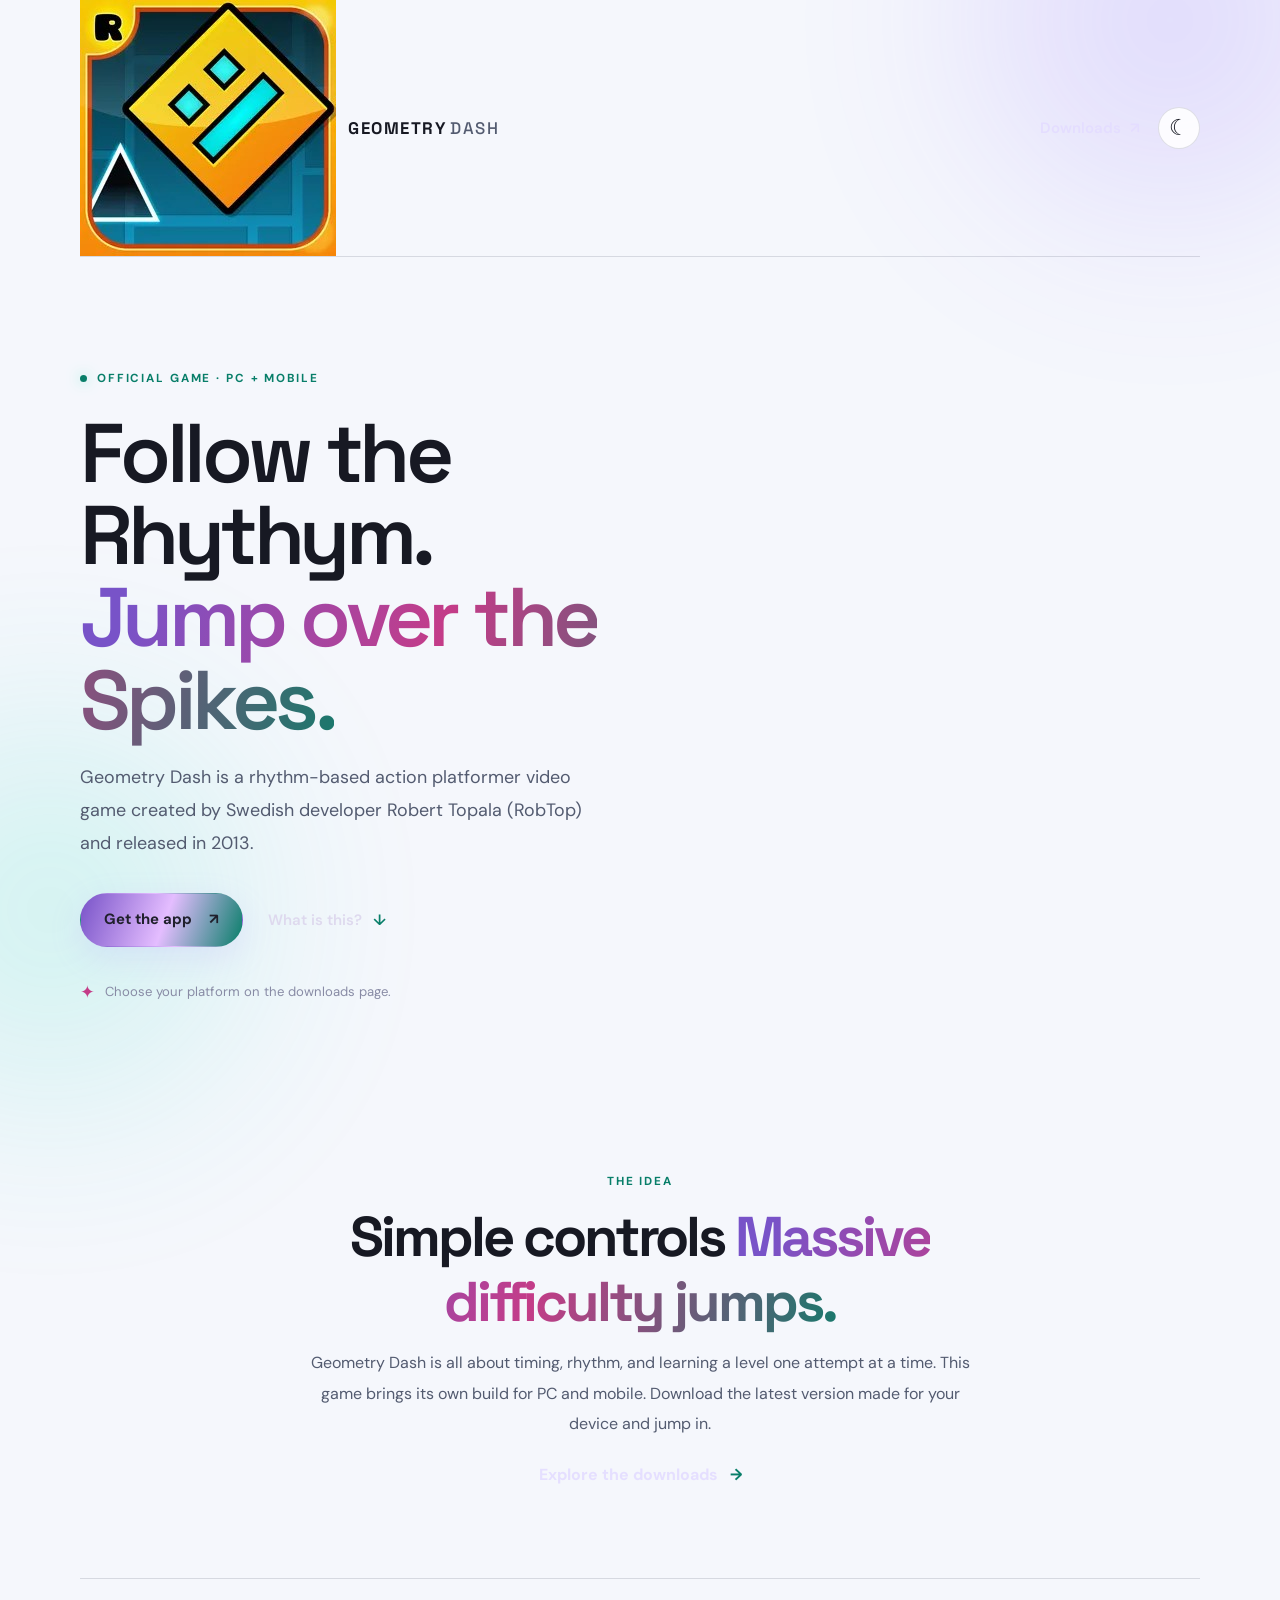
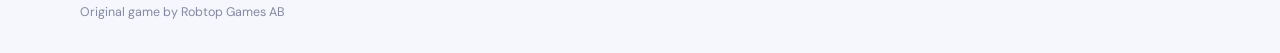
==== commit 01ff2a31: "Update index.html" ====
--- a/index.html
+++ b/index.html
@@ -6,121 +6,39 @@
   <meta name="theme-color" content="#171923">
   <meta name="description" content="A community-made Geometry Dash mod, with separate builds for PC and mobile.">
   <title>Geometry Dash — Download for free</title>
+
+  <script>
+    (() => {
+      try {
+        const savedTheme = localStorage.getItem("dash-lab-theme");
+        const systemTheme = window.matchMedia("(prefers-color-scheme: dark)").matches
+          ? "dark"
+          : "light";
+
+        document.documentElement.dataset.theme =
+          savedTheme === "light" || savedTheme === "dark"
+            ? savedTheme
+            : systemTheme;
+      } catch (error) {
+        document.documentElement.dataset.theme =
+          window.matchMedia("(prefers-color-scheme: dark)").matches
+            ? "dark"
+            : "light";
+      }
+    })();
+  </script>
+
   <link rel="preconnect" href="https://fonts.googleapis.com">
   <link rel="preconnect" href="https://fonts.gstatic.com" crossorigin>
   <link href="https://fonts.googleapis.com/css2?family=DM+Sans:wght@400;500;600;700&family=Space+Grotesk:wght@400;500;600;700&display=swap" rel="stylesheet">
   <link rel="stylesheet" href="styles.css">
 
-  <script>
-    (() => {
-      try {
-        const saved = localStorage.getItem("dash-lab-theme");
-        document.documentElement.dataset.theme =
-          saved === "light" || saved === "dark"
-            ? saved
-            : (matchMedia("(prefers-color-scheme: dark)").matches ? "dark" : "light");
-      } catch {
-        document.documentElement.dataset.theme =
-          matchMedia("(prefers-color-scheme: dark)").matches ? "dark" : "light";
-      }
-    })();
-  </script>
-
-  <style>
-    .topbar {
-      display: flex;
-      align-items: center;
-      gap: 10px;
-    }
-
-    .topbar .brand {
-      min-width: 0;
-      margin-right: auto;
-    }
-
-    .topbar .top-link {
-      flex-shrink: 0;
-    }
-
-    .icon-button {
-      display: inline-flex;
-      align-items: center;
-      justify-content: center;
-      flex: 0 0 40px;
-      width: 40px;
-      height: 40px;
-      padding: 0;
-      border: 1px solid #454957;
-      border-radius: 12px;
-      background: transparent;
-      color: inherit;
-      font-family: inherit;
-      font-size: 23px;
-      line-height: 1;
-      cursor: pointer;
-      -webkit-tap-highlight-color: transparent;
-    }
-
-    .icon-button:hover {
-      background: rgba(128, 128, 128, 0.12);
-    }
-
-    .icon-button:focus-visible {
-      outline: 2px solid currentColor;
-      outline-offset: 3px;
-    }
-
-    @media (max-width: 380px) {
-      .topbar {
-        gap: 7px;
-      }
-
-      .icon-button {
-        flex-basis: 36px;
-        width: 36px;
-        height: 36px;
-      }
-    }
-
-    html[data-theme="light"] body {
-      background-color: #f5f7fc;
-      color: #171923;
-    }
-
-    html[data-theme="light"] .brand,
-    html[data-theme="light"] .top-link,
-    html[data-theme="light"] .text-link,
-    html[data-theme="light"] .inline-arrow {
-      color: #30364a;
-    }
-
-    html[data-theme="light"] .brand-muted,
-    html[data-theme="light"] .hero-description,
-    html[data-theme="light"] .about-section p,
-    html[data-theme="light"] .hero-note,
-    html[data-theme="light"] .site-footer {
-      color: #535b70;
-    }
-
-    html[data-theme="light"] .icon-button {
-      border-color: #d5d9e5;
-    }
-
-    html[data-theme="light"] .skip-link {
-      background: #ffffff;
-      color: #171923;
-    }
-
-    html[data-theme="light"] .button-primary {
-      color: #ffffff;
-    }
-  </style>
-
+  <script src="app.js" defer></script>
   <script src="script.js" defer></script>
-  <script src="app.js" defer></script>
 </head>
 <body>
   <a class="skip-link" href="#main">Skip to content</a>
+
   <div class="ambient ambient-one" aria-hidden="true"></div>
   <div class="ambient ambient-two" aria-hidden="true"></div>
 
@@ -129,20 +47,37 @@
       <img src="/images/logo.png" alt="Dash Lab" class="brand-icon">
       <span>GEOMETRY<span class="brand-muted">DASH</span></span>
     </a>
-    <a class="top-link" href="downloads/">Downloads <span aria-hidden="true">↗</span></a>
-    <button id="themeToggle" class="icon-button" aria-label="Toggle theme" title="Toggle light/dark theme" type="button"><span id="themeIcon">☾</span></button>
+
+    <div class="topbar-actions">
+      <a class="top-link" href="downloads/">Downloads <span aria-hidden="true">↗</span></a>
+      <button
+        id="themeToggle"
+        class="icon-button"
+        type="button"
+        aria-label="Toggle theme"
+        title="Toggle theme"
+        aria-pressed="false"
+      ><span id="themeIcon" aria-hidden="true">☾</span></button>
+    </div>
   </header>
 
   <main id="main" class="shell hero-layout">
     <section class="hero-copy reveal">
       <div class="eyebrow"><span class="pulse-dot"></span> OFFICIAL GAME · PC + MOBILE</div>
+
       <h1>Follow the Rhythym.<br><span class="gradient-text">Jump over the Spikes.</span></h1>
+
       <p class="hero-description">Geometry Dash is a rhythm-based action platformer video game created by Swedish developer Robert Topala (RobTop) and released in 2013.</p>
+
       <div class="hero-actions">
         <a class="button button-primary" href="downloads/">Get the app <span aria-hidden="true">↗</span></a>
         <a class="text-link" href="#about">What is this? <span aria-hidden="true">↓</span></a>
       </div>
-      <div class="hero-note"><span class="note-icon" aria-hidden="true">✦</span><span>Choose your platform on the downloads page.</span></div>
+
+      <div class="hero-note">
+        <span class="note-icon" aria-hidden="true">✦</span>
+        <span>Choose your platform on the downloads page.</span>
+      </div>
     </section>
 
     <section class="about-section reveal" id="about">
--- a/styles.css
+++ b/styles.css
@@ -14,8 +14,25 @@
   --shadow: 0 24px 80px rgba(0, 0, 0, 0.25);
 }
 
+html[data-theme="light"] {
+  color-scheme: light;
+  --bg: #f5f7fc;
+  --surface: rgba(255, 255, 255, 0.88);
+  --surface-strong: #ffffff;
+  --text: #171923;
+  --muted: #535b70;
+  --line: rgba(43, 48, 75, 0.15);
+  --lilac: #7853c8;
+  --violet: #684be0;
+  --mint: #087e69;
+  --pink: #c43c88;
+  --shadow: 0 24px 80px rgba(32, 38, 60, 0.12);
+}
+
 * { box-sizing: border-box; }
+
 html { scroll-behavior: smooth; scroll-padding-top: 2rem; }
+
 body {
   min-width: 320px;
   margin: 0;
@@ -25,7 +42,9 @@
   font-family: "DM Sans", system-ui, -apple-system, BlinkMacSystemFont, "Segoe UI", sans-serif;
   line-height: 1.6;
   -webkit-font-smoothing: antialiased;
-}
+  transition: background-color .25s ease, color .25s ease;
+}
+
 body::before {
   position: fixed;
   z-index: -2;
@@ -36,134 +55,846 @@
   content: "";
   pointer-events: none;
 }
+
 a { color: inherit; text-decoration: none; }
+
 button, a { -webkit-tap-highlight-color: transparent; }
+
 button:focus-visible, a:focus-visible { outline: 3px solid var(--mint); outline-offset: 4px; }
+
 .shell { width: min(1120px, calc(100% - 48px)); margin-inline: auto; }
-.skip-link { position: fixed; z-index: 30; top: 1rem; left: 1rem; padding: .7rem 1rem; transform: translateY(-160%); border-radius: 12px; background: var(--mint); color: #17221f; font-weight: 700; }
+
+.skip-link {
+  position: fixed;
+  z-index: 30;
+  top: 1rem;
+  left: 1rem;
+  padding: .7rem 1rem;
+  transform: translateY(-160%);
+  border-radius: 12px;
+  background: var(--mint);
+  color: #17221f;
+  font-weight: 700;
+}
+
 .skip-link:focus { transform: translateY(0); }
-.ambient { position: fixed; z-index: -1; width: 360px; height: 360px; border-radius: 50%; filter: blur(110px); opacity: .19; pointer-events: none; animation: ambient-drift 14s ease-in-out infinite alternate; }
+
+.ambient {
+  position: fixed;
+  z-index: -1;
+  width: 360px;
+  height: 360px;
+  border-radius: 50%;
+  filter: blur(110px);
+  opacity: .19;
+  pointer-events: none;
+  animation: ambient-drift 14s ease-in-out infinite alternate;
+}
+
 .ambient-one { top: -160px; right: -70px; background: #8158ff; }
-.ambient-two { bottom: -190px; left: -130px; background: #2bdfbf; animation-delay: -6s; }
-.topbar { display: flex; align-items: center; justify-content: space-between; min-height: 92px; border-bottom: 1px solid var(--line); }
-.brand { display: inline-flex; align-items: center; gap: 12px; font-family: "Space Grotesk", sans-serif; font-weight: 700; font-size: 1.05rem; letter-spacing: .09em; }
+
+.ambient-two {
+  bottom: -190px;
+  left: -130px;
+  background: #2bdfbf;
+  animation-delay: -6s;
+}
+
+.topbar {
+  display: flex;
+  align-items: center;
+  justify-content: space-between;
+  min-height: 92px;
+  border-bottom: 1px solid var(--line);
+}
+
+.brand {
+  display: inline-flex;
+  align-items: center;
+  gap: 12px;
+  font-family: "Space Grotesk", sans-serif;
+  font-weight: 700;
+  font-size: 1.05rem;
+  letter-spacing: .09em;
+}
+
 .brand-muted { margin-left: 4px; color: var(--muted); font-weight: 500; }
-.brand-mark { display: grid; width: 31px; height: 31px; place-items: center; transform: rotate(7deg); border: 1px solid rgba(201,167,255,.85); border-radius: 9px; background: linear-gradient(145deg, rgba(201,167,255,.25), rgba(122,240,209,.09)); box-shadow: 0 0 30px rgba(146,118,255,.17); }
-.brand-mark span { width: 12px; height: 12px; transform: rotate(45deg); border: 2px solid var(--mint); border-radius: 2px; }
-.top-link { display: inline-flex; align-items: center; gap: 9px; color: #e4ddff; font-size: .94rem; font-weight: 600; transition: color .2s ease, transform .2s ease; }
+
+.brand-mark {
+  display: grid;
+  width: 31px;
+  height: 31px;
+  place-items: center;
+  transform: rotate(7deg);
+  border: 1px solid rgba(201,167,255,.85);
+  border-radius: 9px;
+  background: linear-gradient(145deg, rgba(201,167,255,.25), rgba(122,240,209,.09));
+  box-shadow: 0 0 30px rgba(146,118,255,.17);
+}
+
+.brand-mark span {
+  width: 12px;
+  height: 12px;
+  transform: rotate(45deg);
+  border: 2px solid var(--mint);
+  border-radius: 2px;
+}
+
+.top-link {
+  display: inline-flex;
+  align-items: center;
+  gap: 9px;
+  color: #e4ddff;
+  font-size: .94rem;
+  font-weight: 600;
+  transition: color .2s ease, transform .2s ease;
+}
+
 .top-link:hover, .inline-arrow:hover { color: var(--mint); transform: translateX(3px); }
-.hero-layout { display: grid; grid-template-columns: 1.02fr .98fr; column-gap: clamp(24px, 5vw, 72px); align-items: center; padding-top: clamp(54px, 9vw, 112px); }
+
+/* Theme toggle */
+.topbar-actions {
+  display: flex;
+  align-items: center;
+  gap: 18px;
+}
+
+.icon-button {
+  display: inline-grid;
+  width: 42px;
+  height: 42px;
+  flex: 0 0 42px;
+  place-items: center;
+  padding: 0;
+  border: 1px solid var(--line);
+  border-radius: 50%;
+  background: var(--surface);
+  color: var(--text);
+  font-family: Arial, sans-serif;
+  font-size: 1.35rem;
+  line-height: 1;
+  cursor: pointer;
+  transition: background .2s ease, border-color .2s ease, transform .2s ease;
+}
+
+.icon-button:hover {
+  transform: translateY(-2px);
+  border-color: var(--mint);
+  background: var(--surface-strong);
+}
+
+#themeIcon {
+  display: block;
+  line-height: 1;
+}
+
+.hero-layout {
+  display: grid;
+  grid-template-columns: 1.02fr .98fr;
+  column-gap: clamp(24px, 5vw, 72px);
+  align-items: center;
+  padding-top: clamp(54px, 9vw, 112px);
+}
+
 .hero-copy { position: relative; z-index: 1; padding-bottom: 26px; }
-.eyebrow, .section-kicker { display: flex; align-items: center; gap: 10px; color: var(--mint); font-size: .73rem; font-weight: 700; letter-spacing: .16em; }
-.pulse-dot { width: 7px; height: 7px; border-radius: 50%; background: var(--mint); box-shadow: 0 0 13px rgba(122,240,209,.85); }
+
+.eyebrow, .section-kicker {
+  display: flex;
+  align-items: center;
+  gap: 10px;
+  color: var(--mint);
+  font-size: .73rem;
+  font-weight: 700;
+  letter-spacing: .16em;
+}
+
+.pulse-dot {
+  width: 7px;
+  height: 7px;
+  border-radius: 50%;
+  background: var(--mint);
+  box-shadow: 0 0 13px rgba(122,240,209,.85);
+}
+
 h1, h2, p { margin-top: 0; }
+
 h1, h2 { font-family: "Space Grotesk", sans-serif; letter-spacing: -.055em; }
-.hero-copy h1, .download-heading h1 { margin: 24px 0 20px; font-size: clamp(3.4rem, 6.5vw, 5.9rem); line-height: .99; font-weight: 600; }
-.gradient-text { color: transparent; background: linear-gradient(105deg, var(--lilac) 7%, var(--pink) 48%, var(--mint) 105%); background-clip: text; -webkit-background-clip: text; }
-.hero-description { max-width: 510px; color: var(--muted); font-size: clamp(1rem, 1.5vw, 1.12rem); line-height: 1.85; }
-.hero-actions { display: flex; flex-wrap: wrap; align-items: center; gap: 25px; margin-top: 32px; }
-.button { position: relative; display: inline-flex; min-height: 54px; align-items: center; justify-content: center; gap: 17px; padding: 0 23px; overflow: hidden; border: 1px solid transparent; border-radius: 999px; font-size: .93rem; font-weight: 700; transition: transform .22s ease, box-shadow .22s ease, border-color .22s ease, background .22s ease; }
-.button::after { position: absolute; inset: 0; transform: translateX(-130%) skewX(-22deg); background: linear-gradient(90deg, transparent, rgba(255,255,255,.22), transparent); content: ""; transition: transform .6s ease; }
+
+.hero-copy h1, .download-heading h1 {
+  margin: 24px 0 20px;
+  font-size: clamp(3.4rem, 6.5vw, 5.9rem);
+  line-height: .99;
+  font-weight: 600;
+}
+
+.gradient-text {
+  color: transparent;
+  background: linear-gradient(105deg, var(--lilac) 7%, var(--pink) 48%, var(--mint) 105%);
+  background-clip: text;
+  -webkit-background-clip: text;
+}
+
+.hero-description {
+  max-width: 510px;
+  color: var(--muted);
+  font-size: clamp(1rem, 1.5vw, 1.12rem);
+  line-height: 1.85;
+}
+
+.hero-actions {
+  display: flex;
+  flex-wrap: wrap;
+  align-items: center;
+  gap: 25px;
+  margin-top: 32px;
+}
+
+.button {
+  position: relative;
+  display: inline-flex;
+  min-height: 54px;
+  align-items: center;
+  justify-content: center;
+  gap: 17px;
+  padding: 0 23px;
+  overflow: hidden;
+  border: 1px solid transparent;
+  border-radius: 999px;
+  font-size: .93rem;
+  font-weight: 700;
+  transition: transform .22s ease, box-shadow .22s ease, border-color .22s ease, background .22s ease;
+}
+
+.button::after {
+  position: absolute;
+  inset: 0;
+  transform: translateX(-130%) skewX(-22deg);
+  background: linear-gradient(90deg, transparent, rgba(255,255,255,.22), transparent);
+  content: "";
+  transition: transform .6s ease;
+}
+
 .button:hover { transform: translateY(-3px); }
+
 .button:hover::after { transform: translateX(130%) skewX(-22deg); }
-.button-primary { color: #20202c; background: linear-gradient(110deg, var(--lilac), #e4bdff 52%, var(--mint)); box-shadow: 0 10px 32px rgba(170,147,255,.18); }
+
+.button-primary {
+  color: #20202c;
+  background: linear-gradient(110deg, var(--lilac), #e4bdff 52%, var(--mint));
+  box-shadow: 0 10px 32px rgba(170,147,255,.18);
+}
+
 .button-primary:hover { box-shadow: 0 15px 40px rgba(170,147,255,.28); }
-.button-secondary { color: #f6efff; border-color: rgba(201,167,255,.35); background: linear-gradient(135deg, rgba(149,116,255,.17), rgba(255,157,213,.08)); }
+
+.button-secondary {
+  color: #f6efff;
+  border-color: rgba(201,167,255,.35);
+  background: linear-gradient(135deg, rgba(149,116,255,.17), rgba(255,157,213,.08));
+}
+
 .button-secondary:hover { border-color: rgba(201,167,255,.7); }
-.text-link { color: #ded9ee; font-size: .94rem; font-weight: 600; transition: color .2s ease; }
+
+.text-link {
+  color: #ded9ee;
+  font-size: .94rem;
+  font-weight: 600;
+  transition: color .2s ease;
+}
+
 .text-link span { margin-left: 7px; color: var(--mint); }
+
 .text-link:hover { color: var(--mint); }
-.hero-note { display: flex; align-items: center; gap: 10px; margin-top: 31px; color: #888ba5; font-size: .82rem; }
+
+.hero-note {
+  display: flex;
+  align-items: center;
+  gap: 10px;
+  margin-top: 31px;
+  color: #888ba5;
+  font-size: .82rem;
+}
+
 .note-icon { color: var(--pink); font-size: 1.1rem; }
-.visual-stage { --tilt-x: 0deg; --tilt-y: 0deg; position: relative; min-height: 460px; overflow: hidden; isolation: isolate; border: 1px solid rgba(210,201,255,.17); border-radius: 40px; background: radial-gradient(ellipse at 53% 45%, rgba(119,94,198,.28), transparent 43%), linear-gradient(145deg, rgba(42,45,66,.65), rgba(26,28,41,.6)); box-shadow: var(--shadow); perspective: 850px; }
-.visual-stage::after { position: absolute; z-index: -1; inset: 0; background: linear-gradient(135deg, rgba(255,255,255,.045), transparent 45%, rgba(122,240,209,.025)); content: ""; }
-.stage-grid { position: absolute; inset: 0; opacity: .28; background-image: linear-gradient(rgba(201,167,255,.12) 1px, transparent 1px), linear-gradient(90deg, rgba(201,167,255,.12) 1px, transparent 1px); background-size: 32px 32px; mask-image: radial-gradient(ellipse, black 12%, transparent 73%); }
-.stage-orbit { position: absolute; top: 48%; left: 50%; width: 330px; height: 330px; border: 1px solid rgba(201,167,255,.2); border-radius: 50%; transform: translate(-50%,-50%) rotate(-22deg) scaleY(.55); }
-.orbit-b { width: 420px; height: 420px; transform: translate(-50%,-50%) rotate(52deg) scaleY(.48); border-color: rgba(122,240,209,.17); }
+
+.visual-stage {
+  --tilt-x: 0deg;
+  --tilt-y: 0deg;
+  position: relative;
+  min-height: 460px;
+  overflow: hidden;
+  isolation: isolate;
+  border: 1px solid rgba(210,201,255,.17);
+  border-radius: 40px;
+  background: radial-gradient(ellipse at 53% 45%, rgba(119,94,198,.28), transparent 43%), linear-gradient(145deg, rgba(42,45,66,.65), rgba(26,28,41,.6));
+  box-shadow: var(--shadow);
+  perspective: 850px;
+}
+
+.visual-stage::after {
+  position: absolute;
+  z-index: -1;
+  inset: 0;
+  background: linear-gradient(135deg, rgba(255,255,255,.045), transparent 45%, rgba(122,240,209,.025));
+  content: "";
+}
+
+.stage-grid {
+  position: absolute;
+  inset: 0;
+  opacity: .28;
+  background-image: linear-gradient(rgba(201,167,255,.12) 1px, transparent 1px), linear-gradient(90deg, rgba(201,167,255,.12) 1px, transparent 1px);
+  background-size: 32px 32px;
+  mask-image: radial-gradient(ellipse, black 12%, transparent 73%);
+}
+
+.stage-orbit {
+  position: absolute;
+  top: 48%;
+  left: 50%;
+  width: 330px;
+  height: 330px;
+  border: 1px solid rgba(201,167,255,.2);
+  border-radius: 50%;
+  transform: translate(-50%,-50%) rotate(-22deg) scaleY(.55);
+}
+
+.orbit-b {
+  width: 420px;
+  height: 420px;
+  transform: translate(-50%,-50%) rotate(52deg) scaleY(.48);
+  border-color: rgba(122,240,209,.17);
+}
+
 .float-shape { position: absolute; z-index: 2; }
-.shape-diamond { top: 18%; right: 20%; width: 27px; height: 27px; transform: rotate(45deg); border: 2px solid var(--mint); border-radius: 5px; box-shadow: 0 0 25px rgba(122,240,209,.3); animation: bob 5s ease-in-out infinite; }
-.shape-ring { bottom: 20%; left: 18%; width: 42px; height: 42px; border: 2px solid var(--pink); border-radius: 50%; box-shadow: 0 0 26px rgba(255,157,213,.2); animation: bob 6s ease-in-out infinite reverse; }
-.shape-cross { top: 27%; left: 18%; color: var(--lilac); font-size: 2rem; font-weight: 400; animation: spin-slow 15s linear infinite; }
-.platform { position: absolute; bottom: 19%; left: 50%; height: 10px; transform: translateX(-50%) skewX(-25deg); border-radius: 5px; }
-.platform-back { bottom: 25%; width: 220px; opacity: .35; background: var(--lilac); filter: blur(16px); }
-.platform-front { width: 200px; background: linear-gradient(90deg, transparent, var(--lilac), var(--mint), transparent); box-shadow: 0 0 24px rgba(122,240,209,.5); }
-.stage-caption { position: absolute; right: 25px; bottom: 24px; left: 25px; display: flex; align-items: center; gap: 11px; color: #a8abc3; font-size: .66rem; font-weight: 700; letter-spacing: .14em; }
-.caption-bars { display: inline-flex; align-items: end; height: 15px; gap: 3px; }.caption-bars i { display: block; width: 3px; height: 8px; border-radius: 5px; background: var(--mint); animation: equalize .9s ease-in-out infinite alternate; }.caption-bars i:nth-child(2) { height: 14px; animation-delay: -.4s; }.caption-bars i:nth-child(3) { height: 10px; animation-delay: -.7s; }
-.caption-status { margin-left: auto; color: var(--mint); font-size: .6rem; letter-spacing: .08em; }
-.about-section { grid-column: 1 / -1; max-width: 760px; margin: clamp(74px, 11vw, 140px) auto 0; text-align: center; }
+
+.shape-diamond {
+  top: 18%;
+  right: 20%;
+  width: 27px;
+  height: 27px;
+  transform: rotate(45deg);
+  border: 2px solid var(--mint);
+  border-radius: 5px;
+  box-shadow: 0 0 25px rgba(122,240,209,.3);
+  animation: bob 5s ease-in-out infinite;
+}
+
+.shape-ring {
+  bottom: 20%;
+  left: 18%;
+  width: 42px;
+  height: 42px;
+  border: 2px solid var(--pink);
+  border-radius: 50%;
+  box-shadow: 0 0 26px rgba(255,157,213,.2);
+  animation: bob 6s ease-in-out infinite reverse;
+}
+
+.shape-cross {
+  top: 27%;
+  left: 18%;
+  color: var(--lilac);
+  font-size: 2rem;
+  font-weight: 400;
+  animation: spin-slow 15s linear infinite;
+}
+
+.platform {
+  position: absolute;
+  bottom: 19%;
+  left: 50%;
+  height: 10px;
+  transform: translateX(-50%) skewX(-25deg);
+  border-radius: 5px;
+}
+
+.platform-back {
+  bottom: 25%;
+  width: 220px;
+  opacity: .35;
+  background: var(--lilac);
+  filter: blur(16px);
+}
+
+.platform-front {
+  width: 200px;
+  background: linear-gradient(90deg, transparent, var(--lilac), var(--mint), transparent);
+  box-shadow: 0 0 24px rgba(122,240,209,.5);
+}
+
+.stage-caption {
+  position: absolute;
+  right: 25px;
+  bottom: 24px;
+  left: 25px;
+  display: flex;
+  align-items: center;
+  gap: 11px;
+  color: #a8abc3;
+  font-size: .66rem;
+  font-weight: 700;
+  letter-spacing: .14em;
+}
+
+.caption-bars { display: inline-flex; align-items: end; height: 15px; gap: 3px; }
+
+.caption-bars i {
+  display: block;
+  width: 3px;
+  height: 8px;
+  border-radius: 5px;
+  background: var(--mint);
+  animation: equalize .9s ease-in-out infinite alternate;
+}
+
+.caption-bars i:nth-child(2) { height: 14px; animation-delay: -.4s; }
+
+.caption-bars i:nth-child(3) { height: 10px; animation-delay: -.7s; }
+
+.caption-status {
+  margin-left: auto;
+  color: var(--mint);
+  font-size: .6rem;
+  letter-spacing: .08em;
+}
+
+.about-section {
+  grid-column: 1 / -1;
+  max-width: 760px;
+  margin: clamp(74px, 11vw, 140px) auto 0;
+  text-align: center;
+}
+
 .section-kicker { justify-content: center; }
-.about-section h2 { margin: 15px 0 14px; font-size: clamp(2.2rem, 4.8vw, 3.5rem); line-height: 1.15; }
-.about-section p { max-width: 690px; margin: 0 auto; color: var(--muted); line-height: 1.9; }
-.inline-arrow { display: inline-flex; gap: 12px; margin-top: 23px; color: #e5dfff; font-weight: 700; transition: color .2s ease, transform .2s ease; }
+
+.about-section h2 {
+  margin: 15px 0 14px;
+  font-size: clamp(2.2rem, 4.8vw, 3.5rem);
+  line-height: 1.15;
+}
+
+.about-section p {
+  max-width: 690px;
+  margin: 0 auto;
+  color: var(--muted);
+  line-height: 1.9;
+}
+
+.inline-arrow {
+  display: inline-flex;
+  gap: 12px;
+  margin-top: 23px;
+  color: #e5dfff;
+  font-weight: 700;
+  transition: color .2s ease, transform .2s ease;
+}
+
 .inline-arrow span { color: var(--mint); }
-.site-footer { display: flex; justify-content: space-between; gap: 24px; margin-top: 90px; padding: 24px 0 30px; border-top: 1px solid var(--line); color: #8588a1; font-size: .78rem; }
+
+.site-footer {
+  display: flex;
+  justify-content: space-between;
+  gap: 24px;
+  margin-top: 90px;
+  padding: 24px 0 30px;
+  border-top: 1px solid var(--line);
+  color: #8588a1;
+  font-size: .78rem;
+}
+
 .site-footer a { color: #c8b8f7; }
+
 /* Downloads page */
 .download-main { padding-top: clamp(35px, 5vw, 58px); }
-.back-link { display: inline-flex; align-items: center; gap: 10px; color: #a9acc2; font-size: .87rem; transition: color .2s ease; }
-.back-link span { color: var(--mint); }.back-link:hover { color: var(--text); }
-.download-heading { max-width: 700px; margin: 42px auto 50px; text-align: center; }
+
+.back-link {
+  display: inline-flex;
+  align-items: center;
+  gap: 10px;
+  color: #a9acc2;
+  font-size: .87rem;
+  transition: color .2s ease;
+}
+
+.back-link span { color: var(--mint); }
+
+.back-link:hover { color: var(--text); }
+
+.download-heading {
+  max-width: 700px;
+  margin: 42px auto 50px;
+  text-align: center;
+}
+
 .download-heading .eyebrow { justify-content: center; }
-.download-heading h1 { margin: 18px 0 13px; font-size: clamp(3.1rem, 6vw, 5.2rem); }
-.download-heading p { margin: 0 auto; max-width: 580px; color: var(--muted); }
-.download-heading code { padding: 2px 7px; border: 1px solid var(--line); border-radius: 6px; background: rgba(255,255,255,.045); color: #e4d7ff; font-size: .9em; }
-.download-grid { display: grid; grid-template-columns: repeat(2, minmax(0, 1fr)); gap: 22px; max-width: 900px; margin: 0 auto; }
-.download-card { position: relative; display: flex; min-width: 0; flex-direction: column; padding: clamp(23px, 4vw, 36px); overflow: hidden; border: 1px solid var(--line); border-radius: var(--radius-xl); background: linear-gradient(145deg, rgba(42,45,64,.9), rgba(30,32,46,.91)); box-shadow: 0 18px 60px rgba(0,0,0,.16); transition: transform .3s ease, border-color .3s ease, box-shadow .3s ease; }
-.download-card::before { position: absolute; top: -90px; right: -90px; width: 220px; height: 220px; border-radius: 50%; background: rgba(160,130,255,.13); filter: blur(10px); content: ""; pointer-events: none; }
+
+.download-heading h1 {
+  margin: 18px 0 13px;
+  font-size: clamp(3.1rem, 6vw, 5.2rem);
+}
+
+.download-heading p {
+  margin: 0 auto;
+  max-width: 580px;
+  color: var(--muted);
+}
+
+.download-heading code {
+  padding: 2px 7px;
+  border: 1px solid var(--line);
+  border-radius: 6px;
+  background: rgba(255,255,255,.045);
+  color: #e4d7ff;
+  font-size: .9em;
+}
+
+.download-grid {
+  display: grid;
+  grid-template-columns: repeat(2, minmax(0, 1fr));
+  gap: 22px;
+  max-width: 900px;
+  margin: 0 auto;
+}
+
+.download-card {
+  position: relative;
+  display: flex;
+  min-width: 0;
+  flex-direction: column;
+  padding: clamp(23px, 4vw, 36px);
+  overflow: hidden;
+  border: 1px solid var(--line);
+  border-radius: var(--radius-xl);
+  background: linear-gradient(145deg, rgba(42,45,64,.9), rgba(30,32,46,.91));
+  box-shadow: 0 18px 60px rgba(0,0,0,.16);
+  transition: transform .3s ease, border-color .3s ease, box-shadow .3s ease;
+}
+
+.download-card::before {
+  position: absolute;
+  top: -90px;
+  right: -90px;
+  width: 220px;
+  height: 220px;
+  border-radius: 50%;
+  background: rgba(160,130,255,.13);
+  filter: blur(10px);
+  content: "";
+  pointer-events: none;
+}
+
 .mobile-card::before { background: rgba(122,240,209,.1); }
-.download-card:hover { transform: translateY(-6px); border-color: rgba(201,167,255,.34); box-shadow: 0 25px 80px rgba(0,0,0,.23); }
-.card-topline { position: relative; z-index: 1; display: flex; align-items: center; justify-content: space-between; }
-.platform-chip { padding: 5px 9px; border: 1px solid rgba(201,167,255,.22); border-radius: 99px; color: #d2c6f5; font-size: .63rem; font-weight: 700; letter-spacing: .12em; }
-.mobile-card .platform-chip { border-color: rgba(122,240,209,.22); color: #a8f2dc; }
-.card-glyph { color: #d3b8ff; font-size: 1.4rem; }.mobile-card .card-glyph { color: var(--mint); }
-.device-art { position: relative; display: grid; min-height: 184px; place-items: center; }
-.monitor { position: relative; width: 173px; height: 111px; margin-top: 12px; filter: drop-shadow(0 16px 25px rgba(136,103,255,.2)); }
-.monitor-screen { position: absolute; inset: 0 0 14px; overflow: hidden; border: 3px solid #aea0ee; border-radius: 12px; background: linear-gradient(135deg, #3e326e, #21253e 70%); }
-.monitor-screen::before { position: absolute; inset: 0; background-image: linear-gradient(rgba(201,167,255,.14) 1px, transparent 1px), linear-gradient(90deg, rgba(201,167,255,.14) 1px, transparent 1px); background-size: 18px 18px; content: ""; }
-.screen-cube { position: absolute; z-index: 1; top: 26px; left: 65px; width: 30px; height: 30px; transform: rotate(13deg); border: 2px solid #d8c6ff; border-radius: 5px; background: linear-gradient(135deg, #b69aff, #7161ce); box-shadow: 0 0 22px rgba(182,154,255,.55); animation: cube-hover 4s ease-in-out infinite; }
-.screen-slope { position: absolute; right: 18px; bottom: 13px; width: 28px; height: 28px; transform: rotate(45deg); border-top: 2px solid var(--mint); border-left: 2px solid var(--mint); }
-.monitor-neck { position: absolute; bottom: 0; left: 73px; width: 27px; height: 14px; background: #8276b9; }
-.monitor-foot { position: absolute; bottom: -5px; left: 53px; width: 66px; height: 6px; border-radius: 5px; background: #b5a6ea; }
-.phone { position: relative; width: 88px; height: 156px; transform: rotate(7deg); border: 3px solid #a1e6d4; border-radius: 20px; background: #182b35; box-shadow: 0 13px 34px rgba(67,205,174,.17); animation: phone-float 5s ease-in-out infinite; }
-.phone-screen { position: absolute; inset: 5px; overflow: hidden; border-radius: 14px; background: radial-gradient(ellipse at 55% 45%, rgba(122,240,209,.3), transparent 60%), linear-gradient(160deg, #234f58, #192533); }
-.phone-screen::before { position: absolute; inset: 0; background-image: linear-gradient(rgba(122,240,209,.13) 1px, transparent 1px), linear-gradient(90deg, rgba(122,240,209,.13) 1px, transparent 1px); background-size: 15px 15px; content: ""; }
-.phone-notch { position: absolute; z-index: 2; top: 5px; left: 26px; width: 31px; height: 7px; border-radius: 99px; background: #a1e6d4; }
-.phone-cube { position: absolute; top: 56px; left: 25px; width: 29px; height: 29px; transform: rotate(45deg); border: 2px solid #bcffed; border-radius: 4px; background: linear-gradient(135deg, #61cdb2, #287f80); box-shadow: 0 0 22px rgba(122,240,209,.5); }
-.phone-star { position: absolute; right: 9px; bottom: 20px; color: var(--pink); font-size: .8rem; }
-.phone-home { position: absolute; bottom: 5px; left: 34px; width: 15px; height: 3px; border-radius: 5px; background: #a1e6d4; }
-.download-card h2 { position: relative; margin: 1px 0 8px; font-size: 1.75rem; }
-.download-card > p:not(.file-hint) { position: relative; min-height: 74px; margin-bottom: 23px; color: var(--muted); font-size: .9rem; line-height: 1.8; }
-.download-card .button { position: relative; width: 100%; justify-content: space-between; padding-inline: 18px; font-size: .86rem; }
-.file-hint { margin: 13px 0 0; color: #8589a4; font-size: .72rem; line-height: 1.6; }
-.download-disclaimer { display: flex; align-items: flex-start; gap: 12px; max-width: 900px; margin: 28px auto 0; padding: 17px 20px; border: 1px solid rgba(201,167,255,.13); border-radius: 18px; background: rgba(255,255,255,.025); color: #999cb4; font-size: .79rem; }
-.download-disclaimer > span { color: var(--lilac); font-size: 1.1rem; }.download-disclaimer p { margin: 0; }
+
+.download-card:hover {
+  transform: translateY(-6px);
+  border-color: rgba(201,167,255,.34);
+  box-shadow: 0 25px 80px rgba(0,0,0,.23);
+}
+
+.card-topline {
+  position: relative;
+  z-index: 1;
+  display: flex;
+  align-items: center;
+  justify-content: space-between;
+}
+
+.platform-chip {
+  padding: 5px 9px;
+  border: 1px solid rgba(201,167,255,.22);
+  border-radius: 99px;
+  color: #d2c6f5;
+  font-size: .63rem;
+  font-weight: 700;
+  letter-spacing: .12em;
+}
+
+.mobile-card .platform-chip {
+  border-color: rgba(122,240,209,.22);
+  color: #a8f2dc;
+}
+
+.card-glyph { color: #d3b8ff; font-size: 1.4rem; }
+
+.mobile-card .card-glyph { color: var(--mint); }
+
+.device-art {
+  position: relative;
+  display: grid;
+  min-height: 184px;
+  place-items: center;
+}
+
+.monitor {
+  position: relative;
+  width: 173px;
+  height: 111px;
+  margin-top: 12px;
+  filter: drop-shadow(0 16px 25px rgba(136,103,255,.2));
+}
+
+.monitor-screen {
+  position: absolute;
+  inset: 0 0 14px;
+  overflow: hidden;
+  border: 3px solid #aea0ee;
+  border-radius: 12px;
+  background: linear-gradient(135deg, #3e326e, #21253e 70%);
+}
+
+.monitor-screen::before {
+  position: absolute;
+  inset: 0;
+  background-image: linear-gradient(rgba(201,167,255,.14) 1px, transparent 1px), linear-gradient(90deg, rgba(201,167,255,.14) 1px, transparent 1px);
+  background-size: 18px 18px;
+  content: "";
+}
+
+.screen-cube {
+  position: absolute;
+  z-index: 1;
+  top: 26px;
+  left: 65px;
+  width: 30px;
+  height: 30px;
+  transform: rotate(13deg);
+  border: 2px solid #d8c6ff;
+  border-radius: 5px;
+  background: linear-gradient(135deg, #b69aff, #7161ce);
+  box-shadow: 0 0 22px rgba(182,154,255,.55);
+  animation: cube-hover 4s ease-in-out infinite;
+}
+
+.screen-slope {
+  position: absolute;
+  right: 18px;
+  bottom: 13px;
+  width: 28px;
+  height: 28px;
+  transform: rotate(45deg);
+  border-top: 2px solid var(--mint);
+  border-left: 2px solid var(--mint);
+}
+
+.monitor-neck {
+  position: absolute;
+  bottom: 0;
+  left: 73px;
+  width: 27px;
+  height: 14px;
+  background: #8276b9;
+}
+
+.monitor-foot {
+  position: absolute;
+  bottom: -5px;
+  left: 53px;
+  width: 66px;
+  height: 6px;
+  border-radius: 5px;
+  background: #b5a6ea;
+}
+
+.phone {
+  position: relative;
+  width: 88px;
+  height: 156px;
+  transform: rotate(7deg);
+  border: 3px solid #a1e6d4;
+  border-radius: 20px;
+  background: #182b35;
+  box-shadow: 0 13px 34px rgba(67,205,174,.17);
+  animation: phone-float 5s ease-in-out infinite;
+}
+
+.phone-screen {
+  position: absolute;
+  inset: 5px;
+  overflow: hidden;
+  border-radius: 14px;
+  background: radial-gradient(ellipse at 55% 45%, rgba(122,240,209,.3), transparent 60%), linear-gradient(160deg, #234f58, #192533);
+}
+
+.phone-screen::before {
+  position: absolute;
+  inset: 0;
+  background-image: linear-gradient(rgba(122,240,209,.13) 1px, transparent 1px), linear-gradient(90deg, rgba(122,240,209,.13) 1px, transparent 1px);
+  background-size: 15px 15px;
+  content: "";
+}
+
+.phone-notch {
+  position: absolute;
+  z-index: 2;
+  top: 5px;
+  left: 26px;
+  width: 31px;
+  height: 7px;
+  border-radius: 99px;
+  background: #a1e6d4;
+}
+
+.phone-cube {
+  position: absolute;
+  top: 56px;
+  left: 25px;
+  width: 29px;
+  height: 29px;
+  transform: rotate(45deg);
+  border: 2px solid #bcffed;
+  border-radius: 4px;
+  background: linear-gradient(135deg, #61cdb2, #287f80);
+  box-shadow: 0 0 22px rgba(122,240,209,.5);
+}
+
+.phone-star {
+  position: absolute;
+  right: 9px;
+  bottom: 20px;
+  color: var(--pink);
+  font-size: .8rem;
+}
+
+.phone-home {
+  position: absolute;
+  bottom: 5px;
+  left: 34px;
+  width: 15px;
+  height: 3px;
+  border-radius: 5px;
+  background: #a1e6d4;
+}
+
+.download-card h2 {
+  position: relative;
+  margin: 1px 0 8px;
+  font-size: 1.75rem;
+}
+
+.download-card > p:not(.file-hint) {
+  position: relative;
+  min-height: 74px;
+  margin-bottom: 23px;
+  color: var(--muted);
+  font-size: .9rem;
+  line-height: 1.8;
+}
+
+.download-card .button {
+  position: relative;
+  width: 100%;
+  justify-content: space-between;
+  padding-inline: 18px;
+  font-size: .86rem;
+}
+
+.file-hint {
+  margin: 13px 0 0;
+  color: #8589a4;
+  font-size: .72rem;
+  line-height: 1.6;
+}
+
+.download-disclaimer {
+  display: flex;
+  align-items: flex-start;
+  gap: 12px;
+  max-width: 900px;
+  margin: 28px auto 0;
+  padding: 17px 20px;
+  border: 1px solid rgba(201,167,255,.13);
+  border-radius: 18px;
+  background: rgba(255,255,255,.025);
+  color: #999cb4;
+  font-size: .79rem;
+}
+
+.download-disclaimer > span { color: var(--lilac); font-size: 1.1rem; }
+
+.download-disclaimer p { margin: 0; }
+
 .download-main + .site-footer { margin-top: 60px; }
-.toast { position: fixed; z-index: 20; right: 24px; bottom: 24px; max-width: min(410px, calc(100% - 48px)); padding: 14px 18px; transform: translateY(20px); border: 1px solid rgba(201,167,255,.27); border-radius: 16px; background: #29283b; color: #f3edff; box-shadow: 0 18px 50px rgba(0,0,0,.35); opacity: 0; pointer-events: none; transition: opacity .22s ease, transform .22s ease; }
+
+.toast {
+  position: fixed;
+  z-index: 20;
+  right: 24px;
+  bottom: 24px;
+  max-width: min(410px, calc(100% - 48px));
+  padding: 14px 18px;
+  transform: translateY(20px);
+  border: 1px solid rgba(201,167,255,.27);
+  border-radius: 16px;
+  background: #29283b;
+  color: #f3edff;
+  box-shadow: 0 18px 50px rgba(0,0,0,.35);
+  opacity: 0;
+  pointer-events: none;
+  transition: opacity .22s ease, transform .22s ease;
+}
+
 .toast.is-shown { transform: translateY(0); opacity: 1; }
-.reveal { transform: translateY(18px); opacity: 0; transition: transform .75s cubic-bezier(.2,.75,.25,1), opacity .75s ease; }
+
+.reveal {
+  transform: translateY(18px);
+  opacity: 0;
+  transition: transform .75s cubic-bezier(.2,.75,.25,1), opacity .75s ease;
+}
+
 .reveal.is-visible { transform: translateY(0); opacity: 1; }
+
 .download-grid .reveal:nth-child(2) { transition-delay: .12s; }
-@keyframes cube-hover { 0%,100% { margin-top: 0; } 50% { margin-top: -11px; } }
-@keyframes phone-float { 0%,100% { transform: translateY(0) rotate(7deg); } 50% { transform: translateY(-8px) rotate(4deg); } }
-@keyframes bob { 0%,100% { translate: 0 0; } 50% { translate: 0 -13px; } }
-@keyframes spin-slow { from { rotate: 0deg; } to { rotate: 360deg; } }
-@keyframes equalize { from { transform: scaleY(.55); } to { transform: scaleY(1); } }
-@keyframes ambient-drift { from { transform: translate3d(0,0,0) scale(.9); } to { transform: translate3d(30px,30px,0) scale(1.15); } }
+
+@keyframes cube-hover {
+  0%,100% { margin-top: 0; }
+  50% { margin-top: -11px; }
+}
+
+@keyframes phone-float {
+  0%,100% { transform: translateY(0) rotate(7deg); }
+  50% { transform: translateY(-8px) rotate(4deg); }
+}
+
+@keyframes bob {
+  0%,100% { translate: 0 0; }
+  50% { translate: 0 -13px; }
+}
+
+@keyframes spin-slow {
+  from { rotate: 0deg; }
+  to { rotate: 360deg; }
+}
+
+@keyframes equalize {
+  from { transform: scaleY(.55); }
+  to { transform: scaleY(1); }
+}
+
+@keyframes ambient-drift {
+  from { transform: translate3d(0,0,0) scale(.9); }
+  to { transform: translate3d(30px,30px,0) scale(1.15); }
+}
+
 @media (max-width: 850px) {
   .hero-layout { grid-template-columns: 1fr; gap: 34px; padding-top: 64px; }
   .hero-copy { max-width: 680px; }
   .visual-stage { width: min(100%, 600px); min-height: 410px; margin-inline: auto; }
   .about-section { margin-top: 85px; }
 }
+
 @media (max-width: 620px) {
   .shell { width: min(100% - 32px, 520px); }
   .topbar { min-height: 76px; }
+  .topbar-actions { gap: 10px; }
+  .icon-button { width: 38px; height: 38px; flex-basis: 38px; }
+  .brand { gap: 8px; font-size: .88rem; letter-spacing: .055em; }
+  img.brand-icon { width: 30px; height: 30px; }
   .hero-layout { padding-top: 48px; }
   .hero-copy h1, .download-heading h1 { font-size: clamp(3rem, 13vw, 4.2rem); }
   .hero-actions { gap: 18px; }
   .visual-stage { min-height: 350px; border-radius: 28px; }
-
-  .stage-orbit { width: 270px; height: 270px; }.orbit-b { width: 340px; height: 340px; }
+  .stage-orbit { width: 270px; height: 270px; }
+  .orbit-b { width: 340px; height: 340px; }
   .platform-front { width: 165px; }
   .download-heading { margin: 33px auto 35px; }
   .download-grid { grid-template-columns: 1fr; max-width: 430px; }
@@ -172,16 +903,10 @@
   .site-footer { flex-direction: column; gap: 8px; margin-top: 64px; }
   .download-main + .site-footer { margin-top: 42px; }
 }
+
 @media (prefers-reduced-motion: reduce) {
-  *, *::before, *::after { scroll-behavior: auto !important; animation-duration: .01ms !important; animation-iteration-count: 1 !important; transition-duration: .01ms !important; }
-  .reveal { transform: none; opacity: 1; }
-}
-img.brand-icon {
-  display: block;
-  width: 36px;
-  height: 36px;
-  object-fit: contain;
-  opacity: 1;
-  visibility: visible;
-  flex-shrink: 0;
-}+  *, *::before, *::after {
+    scroll-behavior: auto !important;
+    animation-duration: .01ms !important;
+    animation-iteration-count: 1 !important;
+    t
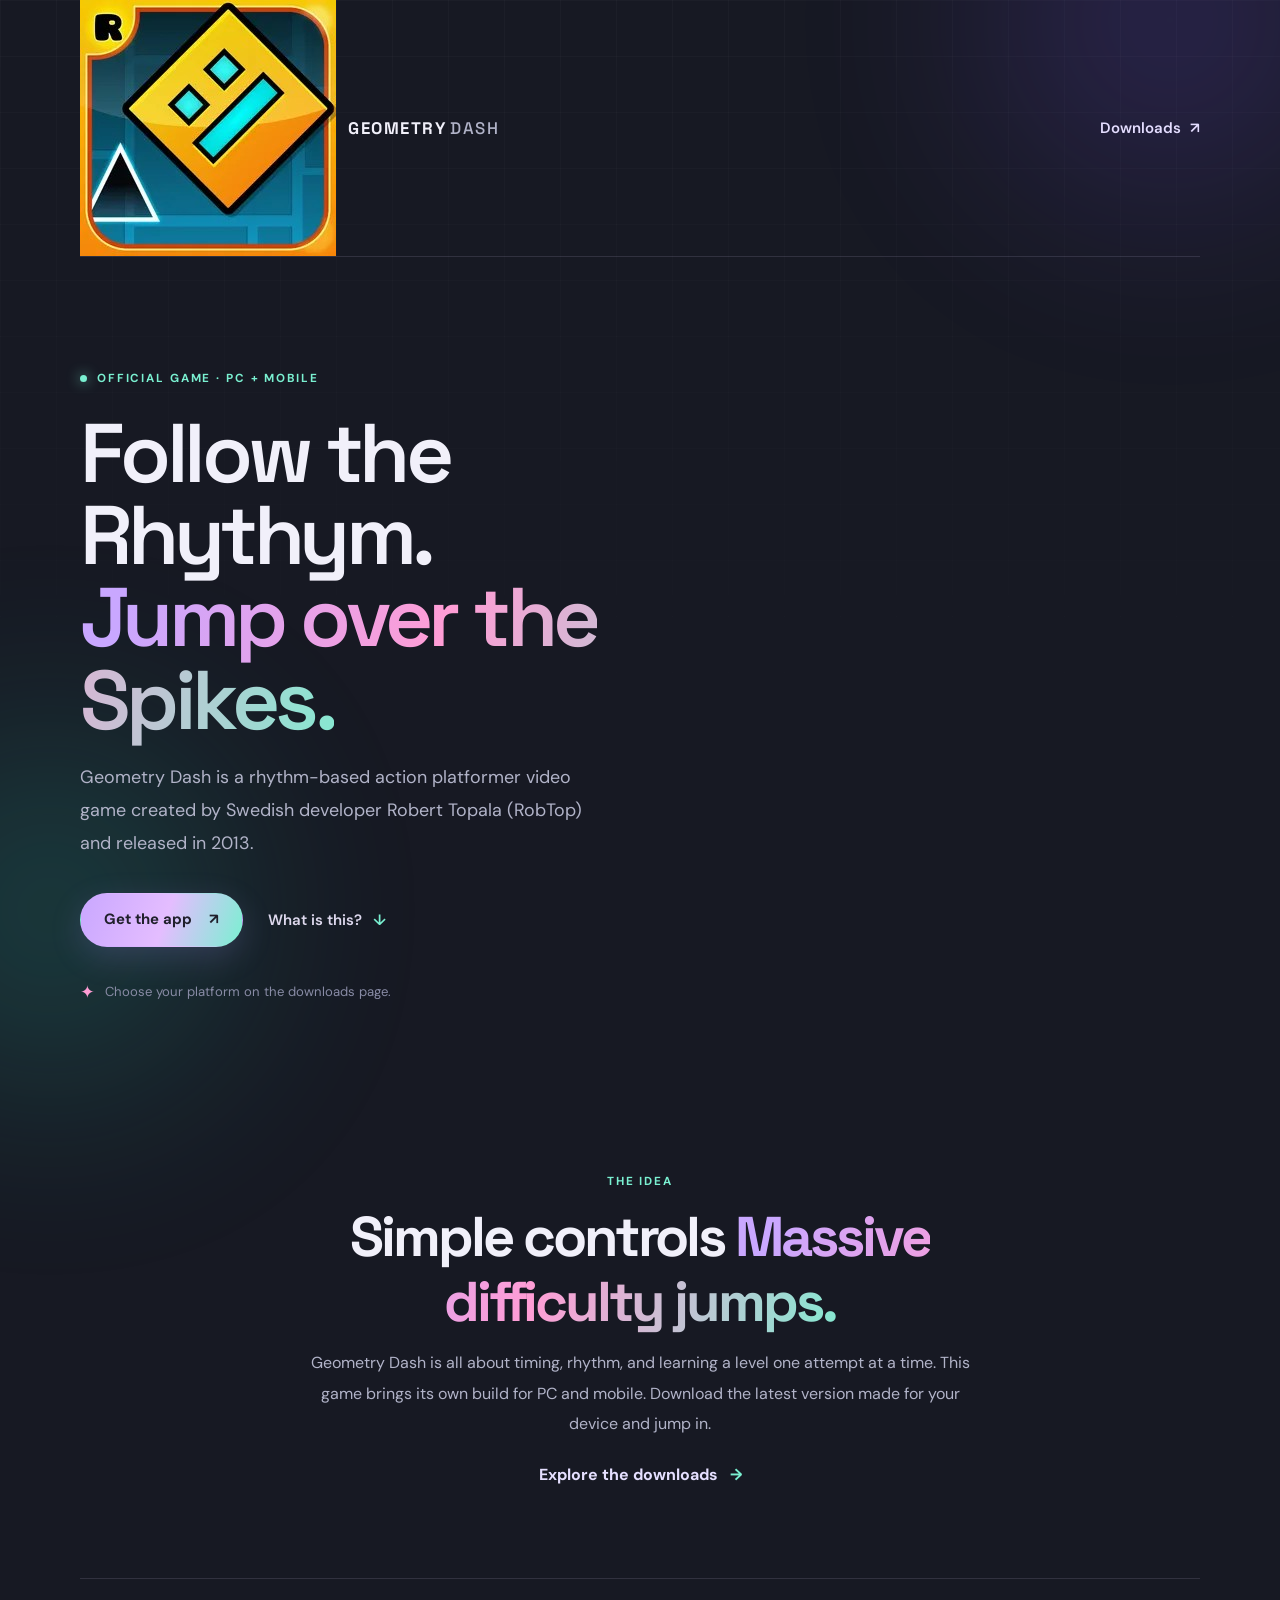
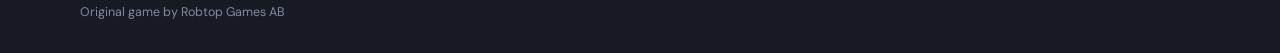
==== commit c3ddb723: "Update index.html" ====
--- a/index.html
+++ b/index.html
@@ -7,33 +7,11 @@
   <meta name="description" content="A community-made Geometry Dash mod, with separate builds for PC and mobile.">
   <title>Geometry Dash — Download for free</title>
 
-  <script>
-    (() => {
-      try {
-        const savedTheme = localStorage.getItem("dash-lab-theme");
-        const systemTheme = window.matchMedia("(prefers-color-scheme: dark)").matches
-          ? "dark"
-          : "light";
-
-        document.documentElement.dataset.theme =
-          savedTheme === "light" || savedTheme === "dark"
-            ? savedTheme
-            : systemTheme;
-      } catch (error) {
-        document.documentElement.dataset.theme =
-          window.matchMedia("(prefers-color-scheme: dark)").matches
-            ? "dark"
-            : "light";
-      }
-    })();
-  </script>
-
   <link rel="preconnect" href="https://fonts.googleapis.com">
   <link rel="preconnect" href="https://fonts.gstatic.com" crossorigin>
   <link href="https://fonts.googleapis.com/css2?family=DM+Sans:wght@400;500;600;700&family=Space+Grotesk:wght@400;500;600;700&display=swap" rel="stylesheet">
+
   <link rel="stylesheet" href="styles.css">
-
-  <script src="app.js" defer></script>
   <script src="script.js" defer></script>
 </head>
 <body>
@@ -50,14 +28,6 @@
 
     <div class="topbar-actions">
       <a class="top-link" href="downloads/">Downloads <span aria-hidden="true">↗</span></a>
-      <button
-        id="themeToggle"
-        class="icon-button"
-        type="button"
-        aria-label="Toggle theme"
-        title="Toggle theme"
-        aria-pressed="false"
-      ><span id="themeIcon" aria-hidden="true">☾</span></button>
     </div>
   </header>
 
--- a/styles.css
+++ b/styles.css
@@ -910,3 +910,41 @@
     animation-duration: .01ms !important;
     animation-iteration-count: 1 !important;
     t
+    
+/* Accessible link colors in both themes */
+.top-link,
+.text-link,
+.inline-arrow,
+.site-footer a {
+  color: #087e69;
+  transition: color 0.2s ease, transform 0.2s ease;
+}
+
+/* Purple on hover and while clicking */
+.top-link:hover,
+.text-link:hover,
+.inline-arrow:hover,
+.site-footer a:hover,
+.top-link:active,
+.text-link:active,
+.inline-arrow:active,
+.site-footer a:active {
+  color: #7853c8;
+}
+
+/* Keep the small arrows visible and consistent */
+.text-link span,
+.inline-arrow span {
+  color: inherit;
+}
+
+/* Make keyboard navigation easy to see */
+.top-link:focus-visible,
+.text-link:focus-visible,
+.inline-arrow:focus-visible,
+.site-footer a:focus-visible {
+  outline: 2px solid #7853c8;
+  outline-offset: 4px;
+  border-radius: 3px;
+}
+    
